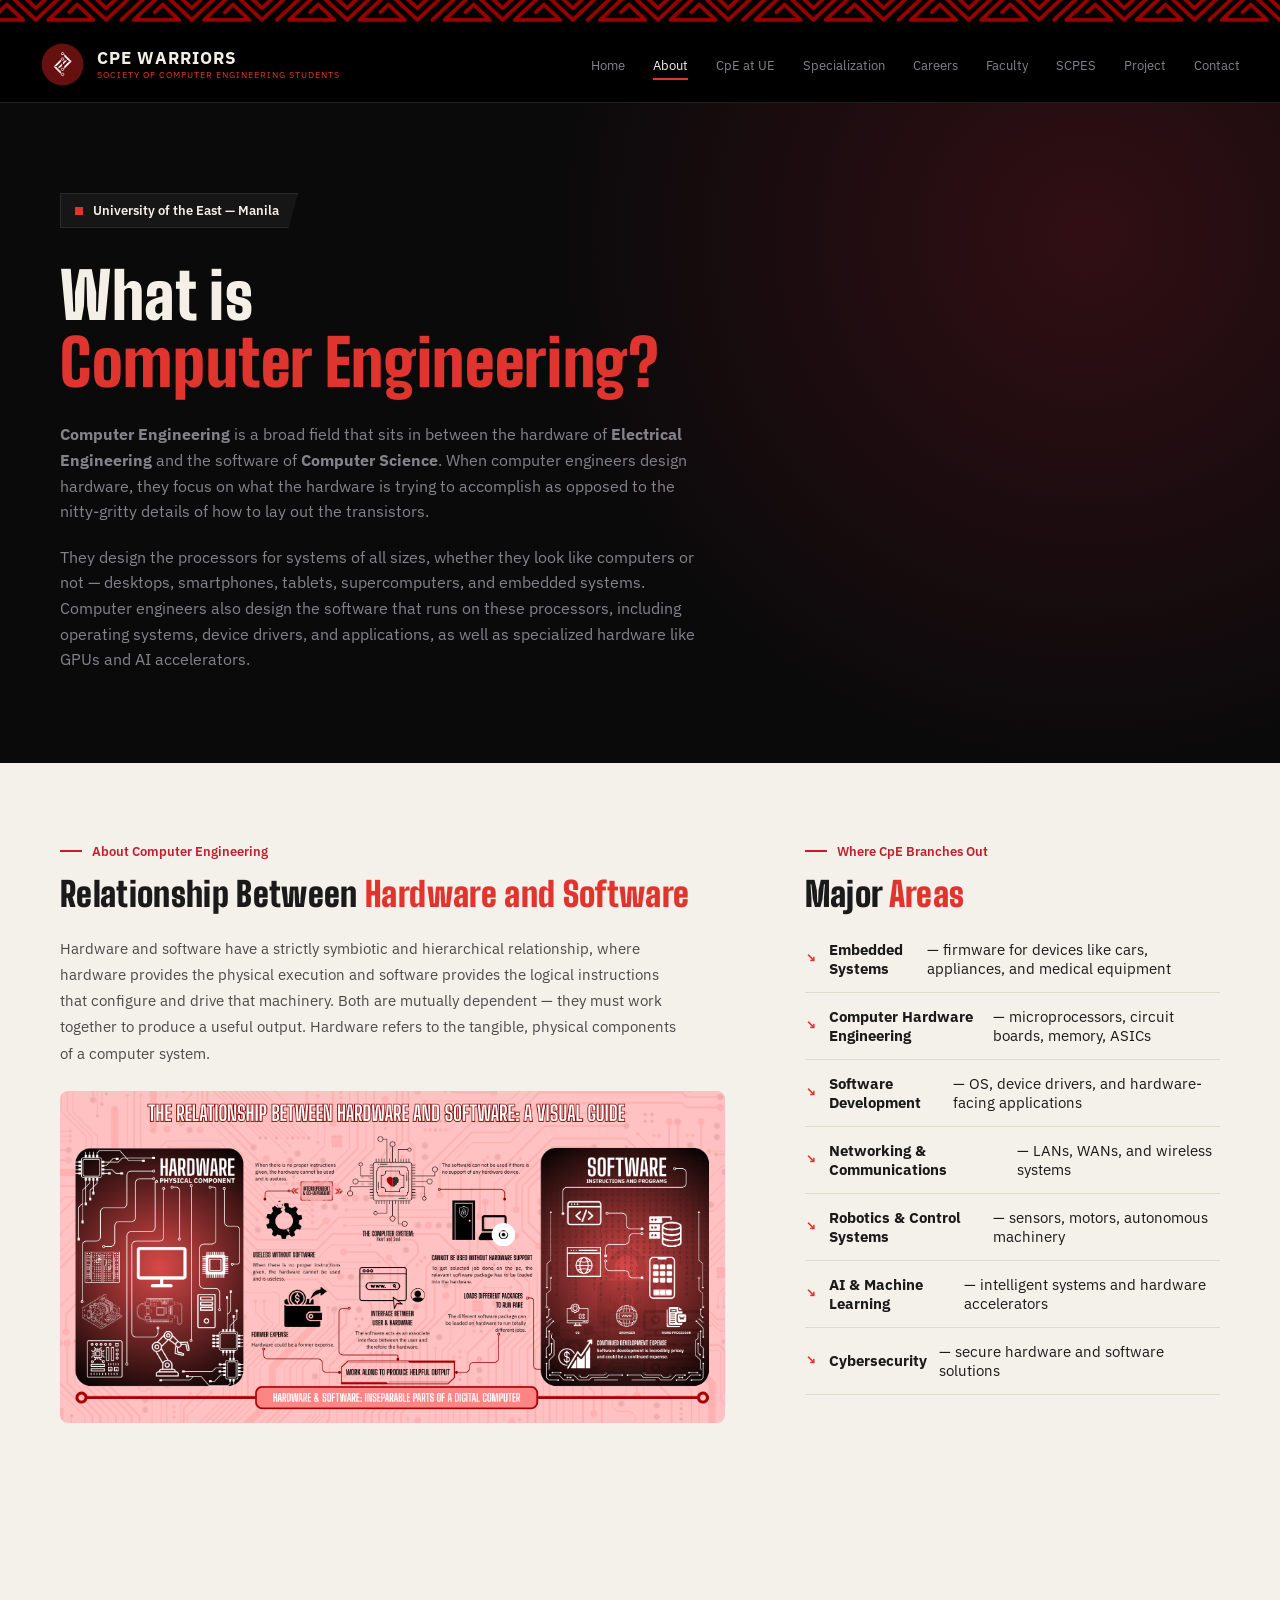
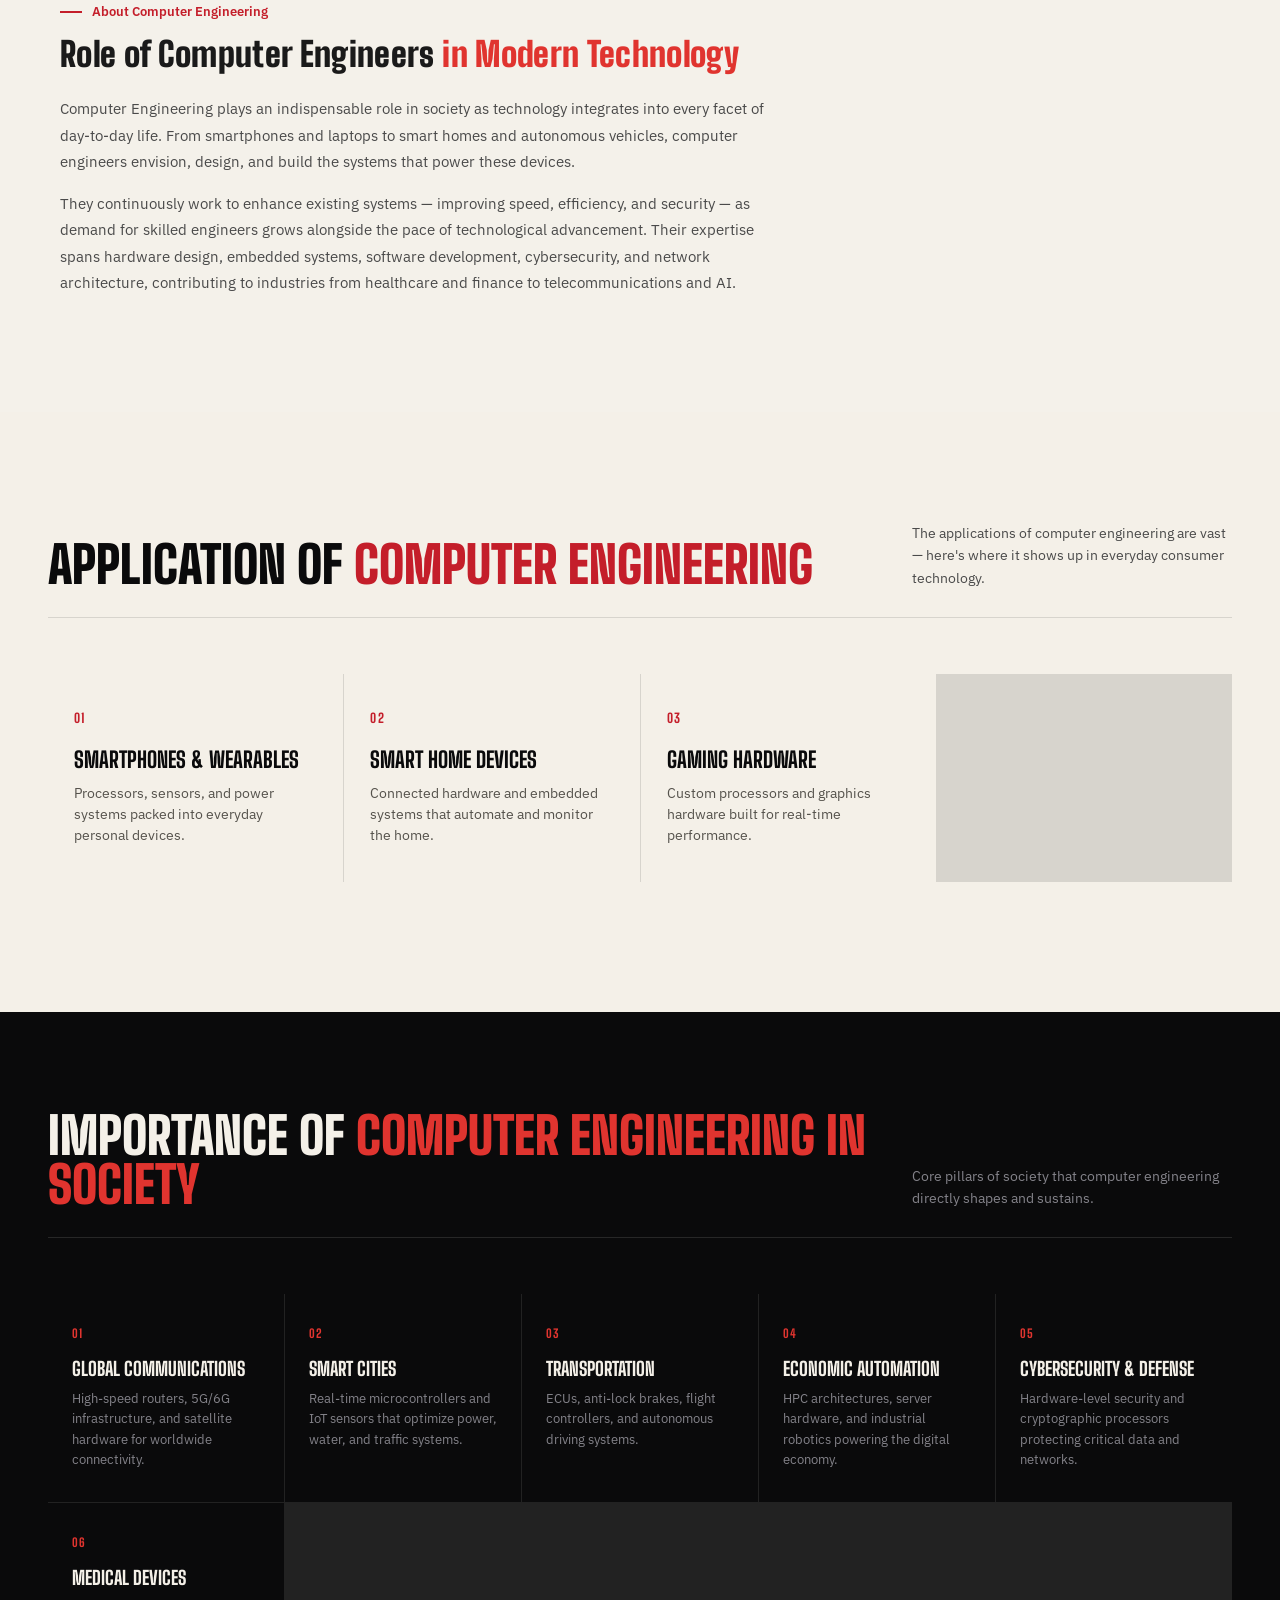
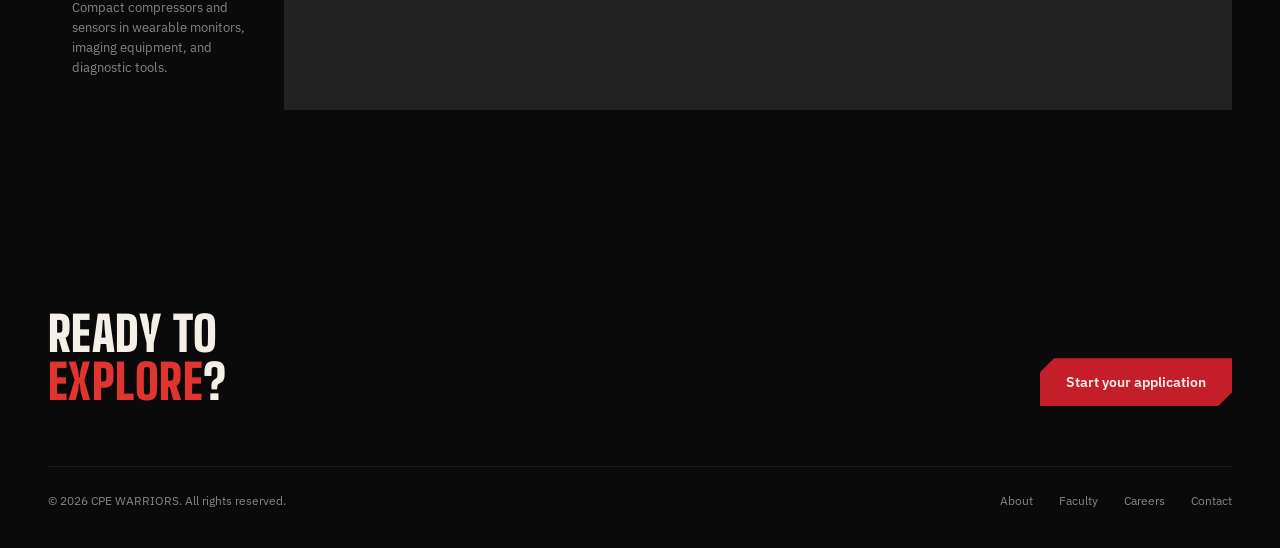
==== about.html @ 2f6307c1 "Added new content" ====
<!DOCTYPE html>
<html lang="en">
<head>
<meta charset="UTF-8">
<meta name="viewport" content="width=device-width, initial-scale=1.0">
<title>CPE Warriors — Society of Computer Engineering Students</title>
<link rel="stylesheet" href="css/style.css">
<link rel="preconnect" href="https://fonts.googleapis.com">
<link href="https://fonts.googleapis.com/css2?family=Big+Shoulders+Display:wght@600;800;900&family=IBM+Plex+Sans:wght@400;500;600&display=swap" rel="stylesheet">
</head>
<body>

<!-- NAVBAR -->
<img src="/assets/navbar/nav-bar_ue.png" alt="" class="zigzag">

<header class="navbar">
  <div class="brand">
    <div class="logo">
      <img src="/assets/logo/scpes_logo.png" alt="">
    </div>
    <div class="brand-text">
      <h1>CPE WARRIORS</h1>
      <p>SOCIETY OF COMPUTER ENGINEERING STUDENTS</p>
    </div>
  </div>
  <nav>
      <ul>
        <li><a href="index.html">Home</a></li>
        <li><a href="about.html" class="active">About</a></li>
        <li><a href="CpeAtUe.html">CpE at UE</a></li>
        <li><a href="specialization.html">Specialization</a></li>
        <li><a href="careers.html">Careers</a></li>
        <li><a href="faculty.html">Faculty</a></li>
        <li><a href="scpes.html">SCPES</a></li>
        <li><a href="projects.html">Project</a></li>
        <li><a href="contact.html">Contact</a></li>
      </ul>
    </nav>
  </header>

<!-- HERO -->
<section class="page-hero">
    <span class="page-hero-badge"><span class="dot"></span>University of the East &mdash; Manila</span>
    <h1 class="page-hero-title display">What is <br><span class="accent">Computer Engineering?</span></h1>
    <p class="page-hero-text">
      <strong>Computer Engineering</strong> is a broad field that sits in between the hardware of <strong>Electrical Engineering</strong> and the software of <strong>Computer Science</strong>. When computer engineers
      design hardware, they focus on what the hardware is trying to accomplish as opposed to the nitty-gritty details of how to lay out the transistors.
    </p>
    <p class="page-hero-text">
      They design the processors for systems of all sizes, whether they look like computers or not — desktops, smartphones, tablets, supercomputers, and embedded systems.
      Computer engineers also design the software that runs on these processors, including operating systems, device drivers, and applications, as well as specialized hardware like GPUs and AI accelerators.
    </p>
</section>

<!-- HARDWARE/SOFTWARE + MAJOR AREAS -->
<section class="program-section">
    <div class="program-col">
        <div class="eyebrow"><span class="line"></span>About Computer Engineering</div>
        <h2 class="display">Relationship Between <span class="accent">Hardware and Software</span></h2>
        <p>
            Hardware and software have a strictly symbiotic and hierarchical relationship, where hardware provides the physical execution
            and software provides the logical instructions that configure and drive that machinery. Both are mutually dependent — they must
            work together to produce a useful output. Hardware refers to the tangible, physical components of a computer system.
        </p>
        <img src="/assets/logo/Diagram.png" alt="Diagram showing the relationship between hardware and software" class="section-image">
    </div>

    <div class="career-col">
        <div class="eyebrow"><span class="line"></span>Where CpE Branches Out</div>
        <h2 class="display">Major <span class="accent">Areas</span></h2>
        <ul class="career-list">
            <li><span class="arrow">→</span> <strong>Embedded Systems</strong> — firmware for devices like cars, appliances, and medical equipment</li>
            <li><span class="arrow">→</span> <strong>Computer Hardware Engineering</strong> — microprocessors, circuit boards, memory, ASICs</li>
            <li><span class="arrow">→</span> <strong>Software Development</strong> — OS, device drivers, and hardware-facing applications</li>
            <li><span class="arrow">→</span> <strong>Networking & Communications</strong> — LANs, WANs, and wireless systems</li>
            <li><span class="arrow">→</span> <strong>Robotics & Control Systems</strong> — sensors, motors, autonomous machinery</li>
            <li><span class="arrow">→</span> <strong>AI & Machine Learning</strong> — intelligent systems and hardware accelerators</li>
            <li><span class="arrow">→</span> <strong>Cybersecurity</strong> — secure hardware and software solutions</li>
        </ul>
    </div>
</section>

<!-- ROLE (PROSE) -->
<section class="program-section single-col">
    <div class="program-col wide">
        <div class="eyebrow"><span class="line"></span>About Computer Engineering</div>
        <h2 class="display">Role of Computer Engineers <span class="accent">in Modern Technology</span></h2>
        <div class="prose-block">
            <p>
                Computer Engineering plays an indispensable role in society as technology integrates into every facet of day-to-day life.
                From smartphones and laptops to smart homes and autonomous vehicles, computer engineers envision, design, and build the systems
                that power these devices.
            </p>
            <p>
                They continuously work to enhance existing systems — improving speed, efficiency, and security — as demand for skilled engineers
                grows alongside the pace of technological advancement. Their expertise spans hardware design, embedded systems, software development,
                cybersecurity, and network architecture, contributing to industries from healthcare and finance to telecommunications and AI.
            </p>
        </div>
    </div>
</section>

<!-- APPLICATIONS — LIGHT PILLAR GRID -->
<section class="pillars">
    <div class="section-head">
        <h2>Application of <span class="accent">Computer Engineering</span></h2>
        <p>The applications of computer engineering are vast — here's where it shows up in everyday consumer technology.</p>
    </div>
    <div class="pillar-grid">
        <div class="pillar-card">
            <span class="pillar-num">01</span>
            <h3>Smartphones & Wearables</h3>
            <p>Processors, sensors, and power systems packed into everyday personal devices.</p>
        </div>
        <div class="pillar-card">
            <span class="pillar-num">02</span>
            <h3>Smart Home Devices</h3>
            <p>Connected hardware and embedded systems that automate and monitor the home.</p>
        </div>
        <div class="pillar-card">
            <span class="pillar-num">03</span>
            <h3>Gaming Hardware</h3>
            <p>Custom processors and graphics hardware built for real-time performance.</p>
        </div>
    </div>
</section>

<!-- IMPORTANCE — DARK EXPLORE GRID -->
<section class="explore-section">
    <div class="section-head">
        <h2>Importance of <span class="accent">Computer Engineering in Society</span></h2>
        <p>Core pillars of society that computer engineering directly shapes and sustains.</p>
    </div>
    <div class="explore-grid">
        <div class="explore-card">
            <span class="num">01</span>
            <h3>Global Communications</h3>
            <p>High-speed routers, 5G/6G infrastructure, and satellite hardware for worldwide connectivity.</p>
        </div>
        <div class="explore-card">
            <span class="num">02</span>
            <h3>Smart Cities</h3>
            <p>Real-time microcontrollers and IoT sensors that optimize power, water, and traffic systems.</p>
        </div>
        <div class="explore-card">
            <span class="num">03</span>
            <h3>Transportation</h3>
            <p>ECUs, anti-lock brakes, flight controllers, and autonomous driving systems.</p>
        </div>
        <div class="explore-card">
            <span class="num">04</span>
            <h3>Economic Automation</h3>
            <p>HPC architectures, server hardware, and industrial robotics powering the digital economy.</p>
        </div>
        <div class="explore-card">
            <span class="num">05</span>
            <h3>Cybersecurity & Defense</h3>
            <p>Hardware-level security and cryptographic processors protecting critical data and networks.</p>
        </div>
        <div class="explore-card">
            <span class="num">06</span>
            <h3>Medical Devices</h3>
            <p>Compact compressors and sensors in wearable monitors, imaging equipment, and diagnostic tools.</p>
        </div>
    
    </div>
</section>

<!-- FOOTER-->
<footer>
  <div class="footer-top">
    <h2 class="display">Ready to<br><span class="accent">explore</span>?</h2>
    <a href="join.html" class="btn-primary">Start your application</a>
  </div>
  <div class="footer-bottom">
    <span>&copy; 2026 CPE WARRIORS. All rights reserved.</span>
    <div class="flinks">
      <a href="about.html">About</a>
      <a href="faculty.html">Faculty</a>
      <a href="careers.html">Careers</a>
      <a href="contact.html">Contact</a>
    </div>
  </div>
</footer>

</body>
</html>
---- css/style.css ----
/* === VARIABLES & RESET === */
:root {
  --black: #0a0a0b;
  --panel: #141416;
  --panel-2: #1c1c1f;
  --red: #c41e2a;
  --red-bright: #e0342f;
  --red-deep: #4a0d12;
  --bone: #f4f0e8;
  --steel: #84838a;
  --line: rgba(244,240,232,0.08);

  /* Aliases for legacy component support */
  --white: var(--bone);
  --gray: var(--steel);
}

* {
  margin: 0;
  padding: 0;
  box-sizing: border-box;
}

html {
  scroll-behavior: smooth;
}

body {
  background: var(--black);
  color: var(--bone);
  font-family: 'IBM Plex Sans', sans-serif;
  overflow-x: hidden;
}

/* Base Typography Helpers */
.display {
  font-family: 'Big Shoulders Display', sans-serif;
  font-weight: 900;
  letter-spacing: 0.01em;
}

.eyebrow {
  display: flex;
  align-items: center;
  gap: 10px;
  color: var(--red);
  font-size: 13px;
  font-weight: 600;
  margin-bottom: 14px;
}

.eyebrow .line {
  width: 22px;
  height: 2px;
  background: var(--red);
  display: inline-block;
}

/* Decorative Band */
.zigzag {
  width: 100%;
  height: 25px;
  object-fit: cover;
  display: block;
}


/* === NAVBAR === */
.navbar {
  display: flex;
  align-items: center;
  justify-content: space-between;
  background: #000;
  padding: 14px 40px;
  border-bottom: 1px solid #1f1f1f;
}

.navbar .brand {
  display: flex;
  align-items: center;
  gap: 12px;
}

.navbar .logo img {
  width: 100%;
  height: 45px;
  object-fit: cover;
  position: relative;
  top: 3px;
}

.navbar .brand-text h1 {
  font-size: 17px;
  letter-spacing: 1px;
  color: var(--white);
}

.navbar .brand-text p {
  font-size: 9px;
  letter-spacing: 1px;
  color: var(--red-bright);
}

.navbar nav ul {
  display: flex;
  list-style: none;
  gap: 28px;
}

.navbar nav ul li a {
  color: var(--gray);
  text-decoration: none;
  font-size: 13px;
  padding-bottom: 6px;
  position: relative;
  transition: color 0.2s ease;
}

.navbar nav ul li a:hover,
.navbar nav ul li a.active {
  color: var(--white);
}

.navbar nav ul li a.active::after {
  content: "";
  position: absolute;
  left: 0;
  bottom: 0;
  width: 100%;
  height: 2px;
  background: var(--red-bright);
}


/* === HERO SECTIONS === */
/* Main Home Hero */
.hero {
  position: relative;
  display: grid;
  grid-template-columns: 1.15fr 0.85fr;
  align-items: center;
  min-height: 890px;
  padding: 140px 60px 0 60px;
  overflow: hidden;
  background: linear-gradient(to bottom, var(--red-deep) 0%, var(--black) 65%);
}

.hero::before {
  content: "";
  position: absolute;
  inset: 0;
  background: radial-gradient(ellipse 900px 500px at 15% 20%, rgba(196,30,42,0.12), transparent 60%);
  pointer-events: none;
}

.hero-copy {
  position: relative;
  z-index: 2;
  margin-top: -400px;
}

.tag-chip {
  display: inline-flex;
  align-items: center;
  gap: 8px;
  padding: 7px 14px 7px 10px;
  background: var(--panel-2);
  border: 1px solid var(--line);
  clip-path: polygon(0 0, calc(100% - 9px) 0, 100% 100%, 9px 100%);
  font-size: 12px;
  font-weight: 500;
  color: var(--bone);
  margin-bottom: 28px;
}

.tag-chip .dot {
  width: 6px;
  height: 6px;
  background: var(--red-bright);
}

h1.headline {
  font-family: 'Big Shoulders Display', sans-serif;
  font-weight: 900;
  font-size: clamp(48px, 6.2vw, 84px);
  line-height: 0.94;
  text-transform: uppercase;
  color: var(--bone);
}

h1.headline .accent {
  color: var(--red-bright);
}

.hero-sub {
  max-width: 430px;
  margin-top: 26px;
  color: var(--steel);
  font-size: 15.5px;
  line-height: 1.65;
}

.hero-actions {
  display: flex;
  align-items: center;
  gap: 28px;
  margin-top: 38px;
}

.hero-emblem {
  position: relative;
  z-index: 2;
  display: flex;
  align-items: center;
  justify-content: center;
  margin-top: -200px;
  height: 100%;
}

.hero-logo-img {
  width: min(90%, 500px);
  height: auto;
  object-fit: contain;
  filter: drop-shadow(0 0 60px rgba(244,240,232,0.35));
}

/* Tribal Band */
.tribal-band {
  position: relative;
  width: 100%;
  height: 60px;
  background: var(--bone);
  overflow: hidden;
}

.tribal-img {
  width: 100%;
  height: 100%;
  object-fit: cover;
  display: block;
}

.tribal-fade {
  position: absolute;
  top: 0;
  left: 0;
  right: 0;
  height: 30px;
  background: linear-gradient(to bottom, var(--black), transparent);
  pointer-events: none;
}

/* Interior Page Hero */
.page-hero {
  position: relative;
  padding: 90px 60px 70px;
  background: radial-gradient(circle at 85% 20%, rgba(226,35,58,0.18), transparent 45%), var(--black);
  overflow: hidden;
}

.page-hero-badge {
  display: inline-flex;
  align-items: center;
  gap: 10px;
  background: #161616;
  border: 1px solid #2a2a2a;
  padding: 8px 18px 8px 14px;
  font-size: 13px;
  font-weight: 600;
  color: var(--white);
  clip-path: polygon(0 0, 100% 0, 96% 100%, 0% 100%);
  margin-bottom: 34px;
}

.page-hero-badge .dot {
  width: 8px;
  height: 8px;
  background: var(--red-bright);
}

.page-hero-title {
  font-size: 64px;
  line-height: 1.05;
  color: var(--white);
  margin-bottom: 26px;
  max-width: 900px;
}

.page-hero-title .accent {
  color: var(--red-bright);
}

.page-hero-text {
  max-width: 640px;
  font-size: 16px;
  line-height: 1.6;
  color: var(--gray);
  margin-bottom: 1.25rem;
}


/* === BUTTONS === */
.btn {
  padding: 13px 26px;
  font-size: 14px;
  border-radius: 4px;
  text-decoration: none;
  font-weight: 600;
  transition: transform 0.15s ease, background 0.2s ease;
}

.btn-primary {
  display: inline-flex;
  align-items: center;
  gap: 10px;
  background: var(--red);
  color: var(--bone);
  font-size: 14px;
  font-weight: 600;
  padding: 15px 26px;
  text-decoration: none;
  clip-path: polygon(14px 0, 100% 0, 100% calc(100% - 14px), calc(100% - 14px) 100%, 0 100%, 0 14px);
  transition: transform .18s ease, background .18s ease;
}

.btn-primary:hover {
  background: var(--red-bright);
  transform: translateX(3px);
}

.btn-secondary {
  color: var(--bone);
  text-decoration: none;
  font-size: 13.5px;
  font-weight: 500;
  border-bottom: 1px solid var(--steel);
  padding-bottom: 3px;
  transition: border-color .2s ease, color .2s ease;
}

.btn-secondary:hover {
  border-color: var(--red-bright);
  color: var(--red-bright);
}

.btn-outline {
  border: 1px solid rgba(255,255,255,0.3);
  color: var(--white);
  background: transparent;
}

.btn-outline:hover {
  border-color: var(--red-bright);
  color: var(--red-bright);
}

.btn-outline-text {
  color: var(--white);
  text-decoration: underline;
  font-size: 14px;
  font-weight: 600;
  align-self: center;
}


   /* === CONTENT & PROGRAM SECTIONS === */
.program-section {
  background: #f4f1ea;
  color: #1a1a1a;
  display: grid;
  grid-template-columns: 1.6fr 1fr;
  gap: 80px;
  padding: 80px 60px 100px;
}

.program-col h2,
.career-col h2 {
  font-size: 34px;
  color: #1a1a1a;
  margin-bottom: 22px;
}

.program-col h2 .accent,
.career-col h2 .accent {
  color: var(--red-bright);
}

.program-col p {
  font-size: 15px;
  line-height: 1.75;
  color: #4a4a4a;
  max-width: 620px;
}

.program-col ul li {
  margin-bottom: 1rem;
}

.program-col ul ul {
  margin-left: 1.5rem;
  margin-top: 0.5rem;
}

.program-col ul ul li {
  margin-bottom: 0.5rem;
}

.career-list {
  list-style: none;
}

.career-list li a {
  color: inherit;
  text-decoration: none;
  transition: color .15s ease;
}
.career-list li a:hover {
  color: var(--red-bright);
  text-decoration: underline;
}

.career-list li {
  display: flex;
  align-items: center;
  gap: 12px;
  font-size: 15px;
  color: #1a1a1a;
  padding: 14px 0;
  border-bottom: 1px solid #e1dbcb;
}

.career-list li:first-child {
  padding-top: 4px;
}

.career-list .arrow {
  color: var(--red-bright);
  font-weight: 700;
  font-size: 13px;
  transform: rotate(45deg);
  display: inline-block;
}

.section-image {
  display: block;
  max-width: 100%;
  height: auto;
  margin-top: 1.5rem;
  border-radius: 8px;
}


/* === PILLARS & SPECIALIZATION === */
.pillars {
  background: var(--bone);
  color: var(--black);
  padding: 110px 48px 130px 48px;
}

.section-head {
  display: flex;
  justify-content: space-between;
  align-items: flex-end;
  gap: 40px;
  max-width: 1240px;
  margin: 0 auto 56px auto;
  border-bottom: 1px solid rgba(10,10,11,0.12);
  padding-bottom: 28px;
}

.section-head h2 {
  font-family: 'Big Shoulders Display', sans-serif;
  font-weight: 900;
  font-size: clamp(34px, 4vw, 52px);
  text-transform: uppercase;
  line-height: 0.95;
}

.section-head h2 .accent {
  color: var(--red);
}

.section-head p {
  max-width: 320px;
  font-size: 14px;
  color: #4a4a4a;
  line-height: 1.6;
}

.explore-section .section-head {
  border-bottom: 1px solid rgba(244,240,232,0.12);
}

.explore-section .section-head h2 .accent {
  color: var(--red-bright);
}

.explore-section .section-head p {
  color: var(--steel);
}

.pillar-grid {
  max-width: 1240px;
  margin: 0 auto;
  display: grid;
  grid-template-columns: repeat(4, 1fr);
  gap: 1px;
  background: rgba(10,10,11,0.12);
}

.pillar-card {
  background: var(--bone);
  padding: 36px 26px;
  position: relative;
  transition: background .25s ease;
  cursor: pointer;
}

.pillar-card:hover {
  background: #eae5da;
}

.pillar-card:focus-visible {
  outline: 2px solid var(--red);
  outline-offset: -2px;
}

.pillar-num {
  font-family: 'Big Shoulders Display', sans-serif;
  font-weight: 800;
  font-size: 13px;
  letter-spacing: 0.1em;
  color: var(--red);
  margin-bottom: 22px;
  display: block;
}

.pillar-card h3 {
  font-family: 'Big Shoulders Display', sans-serif;
  font-weight: 800;
  font-size: 22px;
  text-transform: uppercase;
  margin-bottom: 12px;
  line-height: 1.05;
}

.pillar-card p {
  font-size: 13.5px;
  color: #55524c;
  line-height: 1.55;
}


   /* === FOOTER === */
footer {
  background: var(--black);
  padding: 80px 48px 40px 48px;
  position: relative;
  overflow: hidden;
}

.footer-top {
  display: flex;
  justify-content: space-between;
  align-items: flex-end;
  max-width: 1240px;
  margin: 0 auto 60px auto;
  flex-wrap: wrap;
  gap: 30px;
  position: relative;
  z-index: 2;
}

.footer-top h2 {
  font-family: 'Big Shoulders Display', sans-serif;
  font-weight: 900;
  font-size: clamp(30px, 4vw, 48px);
  text-transform: uppercase;
  line-height: 1;
  max-width: 560px;
}

.footer-top h2 .accent {
  color: var(--red-bright);
}

.footer-bottom {
  max-width: 1240px;
  margin: 0 auto;
  display: flex;
  justify-content: space-between;
  align-items: center;
  padding-top: 26px;
  border-top: 1px solid var(--line);
  font-size: 12px;
  color: var(--steel);
  position: relative;
  z-index: 2;
}

.footer-bottom .flinks {
  display: flex;
  gap: 26px;
}

.footer-bottom a {
  color: var(--steel);
  text-decoration: none;
}

.footer-bottom a:hover {
  color: var(--bone);
}



/* === HOME: INTRO + HIGHLIGHTS === */
.intro-section {
  background: var(--bone);
  color: var(--black);
  padding: 90px 48px 70px 48px;
}

.intro-wrap {
  max-width: 1240px;
  margin: 0 auto;
  display: grid;
  grid-template-columns: 1fr 1fr;
  gap: 60px;
  align-items: start;
}

.intro-wrap h2 {
  font-size: clamp(28px, 3.4vw, 42px);
  text-transform: uppercase;
  line-height: 1.05;
  margin-bottom: 18px;
}

.intro-wrap h2 .accent {
  color: var(--red);
}

.intro-wrap p {
  font-size: 15px;
  line-height: 1.75;
  color: #4a4a4a;
  max-width: 520px;
}

.highlight-row {
  display: grid;
  grid-template-columns: repeat(3, 1fr);
  gap: 1px;
  background: rgba(10,10,11,0.12);
  margin-top: 8px;
}

.highlight-stat {
  background: var(--bone);
  padding: 24px 22px;
}

.highlight-stat .num {
  font-family: 'Big Shoulders Display', sans-serif;
  font-weight: 900;
  font-size: 32px;
  color: var(--red);
  display: block;
}

.highlight-stat .label {
  font-size: 12px;
  color: #55524c;
  margin-top: 6px;
  line-height: 1.4;
}

/* === HOME: FEATURED / NAVIGATION SECTIONS === */
.explore-section {
  background: var(--black);
  color: var(--bone);
  padding: 100px 48px 120px 48px;
}

.explore-grid {
  max-width: 1240px;
  margin: 0 auto;
  display: grid;
  grid-template-columns: repeat(auto-fit, minmax(220px, 1fr));
  gap: 1px;
  background: rgba(244,240,232,0.1);
}

.explore-card {
  background: var(--black);
  padding: 32px 24px;
  text-decoration: none;
  color: var(--bone);
  display: block;
  transition: background .2s ease;
  cursor: pointer;
}

.explore-card:hover {
  background: var(--panel);
}

.explore-card:focus-visible {
  outline: 2px solid var(--red-bright);
  outline-offset: -2px;
}

.explore-card .num {
  font-family: 'Big Shoulders Display', sans-serif;
  font-weight: 800;
  font-size: 12px;
  letter-spacing: 0.1em;
  color: var(--red-bright);
  display: block;
  margin-bottom: 18px;
}

.explore-card h3 {
  font-family: 'Big Shoulders Display', sans-serif;
  font-weight: 800;
  font-size: 19px;
  text-transform: uppercase;
  margin-bottom: 10px;
  line-height: 1.05;
}

.explore-card p {
  font-size: 13px;
  color: var(--steel);
  line-height: 1.55;
}

/* === HOME: CTA BAND === */
.cta-band {
  background: var(--red);
  color: var(--bone);
  padding: 64px 48px;
  display: flex;
  align-items: center;
  justify-content: space-between;
  flex-wrap: wrap;
  gap: 24px;
}

.cta-band h2 {
  font-size: clamp(24px, 3vw, 36px);
  text-transform: uppercase;
  line-height: 1.05;
}

.cta-band .cta-actions {
  display: flex;
  gap: 16px;
  flex-wrap: wrap;
}

.cta-band .btn-light {
  background: var(--bone);
  color: var(--black);
  font-size: 14px;
  font-weight: 600;
  padding: 15px 26px;
  text-decoration: none;
  transition: background .18s ease;
}

.cta-band .btn-light:hover {
  background: var(--black);
  color: var(--bone);
}

.cta-band .btn-outline {
  border: 1px solid var(--bone);
  color: var(--bone);
  font-size: 14px;
  font-weight: 600;
  padding: 14px 25px;
  text-decoration: none;
  transition: background .18s ease, color .18s ease;
}

.cta-band .btn-outline:hover {
  background: var(--bone);
  color: var(--red);
}

/* === ABOUT PAGE ADDITIONS === */
.prose-block p {
  margin-bottom: 1rem;
  font-size: 15px;
  line-height: 1.75;
  color: #4a4a4a;
  max-width: 720px;
}

.program-section.single-col {
  grid-template-columns: 1fr;
}

.program-col.wide {
  max-width: 900px;
}

.career-col h2 {
  margin-bottom: 22px;
}

.career-list li strong {
  color: #1a1a1a;
}

@media (max-width: 880px) {
  .program-section {
    grid-template-columns: 1fr;
    gap: 40px;
  }

  .pillar-grid {
    grid-template-columns: 1fr;
  }
}

/* === SCPES === */

.page-hero-image {
  position: absolute;
  bottom: 0;
  right: 40px;
  width: 800px;
  height: auto;
  border-radius: 8px 8px 0 0;
  z-index: 1;
}

.exec-image {
  width: 110px;
  height: 110px;
  object-fit: cover;
  border-radius: 50%;
  margin: 0 auto 16px;
  display: block;
}

/* === FACULTY === */
.adviser-block {
  max-width: 900px;
  margin: 0 auto;
  text-align: center;
}

.adviser-block .eyebrow {
  justify-content: center;
}

.adviser-block .faculty-image {
  display: block;
  margin: 0 auto 20px;
}

.adviser-block .career-list li {
  justify-content: center;
  flex-wrap: wrap;
  border-bottom: none;
}

.faculty-image {
  width: 300px;
  height: 300px;
  object-fit: cover;
  border-radius: 50%;
  margin-right: 12px;
  display:block; margin: 0 auto 12px;
}

/* === MEDIA QUERIES === */

@media (max-width: 880px) {
  .navbar {
    flex-direction: column;
    gap: 14px;
  }

  .navbar nav ul {
    flex-wrap: wrap;
    justify-content: center;
    gap: 16px;
  }

  .hero {
    grid-template-columns: 1fr;
    padding: 60px 24px 40px 24px;
    text-align: center;
  }

  .hero-copy {
    margin: 0 auto;
  }

  .hero-actions {
    justify-content: center;
  }

  .hero-emblem {
    margin-top: 50px;
  }

  .tribal-band {
    height: 130px;
  }

  .pillar-grid {
    grid-template-columns: repeat(2, 1fr);
  }

  .pillars {
    padding: 70px 20px 90px 20px;
  }

  footer {
    padding: 60px 20px 30px 20px;
  }

  .intro-section {
    padding: 60px 20px 50px 20px;
  }

  .intro-wrap {
    grid-template-columns: 1fr;
    gap: 34px;
  }

  .highlight-row {
    grid-template-columns: 1fr;
  }

  .explore-section {
    padding: 60px 20px 80px 20px;
  }

  .explore-grid {
    grid-template-columns: repeat(2, 1fr);
  }

  .cta-band {
    flex-direction: column;
    text-align: center;
    padding: 48px 20px;
  }

  .cta-band .cta-actions {
    justify-content: center;
  }
}

/* === EVENT / PROJECT MODAL (scrollable list) === */
.event-modal-overlay {
  display: none;
  position: fixed;
  inset: 0;
  background: rgba(10,10,11,0.65);
  backdrop-filter: blur(10px);
  -webkit-backdrop-filter: blur(10px);
  z-index: 999;
  align-items: center;
  justify-content: center;
  padding: 24px;
}
.event-modal-overlay.active { display: flex; }

.event-modal {
  background: var(--panel);
  border: 1px solid var(--line);
  border-radius: 12px;
  max-width: 680px;
  width: 100%;
  max-height: 86vh;
  position: relative;
  display: flex;
  flex-direction: column;
}

.event-modal-close {
  position: absolute;
  top: 14px;
  right: 14px;
  width: 36px;
  height: 36px;
  border: none;
  border-radius: 50%;
  background: rgba(244,240,232,0.1);
  color: var(--bone);
  font-size: 22px;
  line-height: 1;
  cursor: pointer;
  z-index: 2;
}
.event-modal-close:hover { background: var(--red-bright); }

.event-modal-header {
  padding: 26px 56px 20px 30px;
  border-bottom: 1px solid var(--line);
  flex-shrink: 0;
}

.event-modal-header h2 {
  font-family: 'Big Shoulders Display', sans-serif;
  font-weight: 900;
  font-size: 24px;
  text-transform: uppercase;
  color: var(--bone);
}

.event-modal-scroll {
  overflow-y: auto;
  padding: 24px 30px 30px 30px;
  display: flex;
  flex-direction: column;
  gap: 30px;
}

.event-entry:not(:first-child) {
  padding-top: 26px;
  border-top: 1px solid var(--line);
}

.event-entry-title-img {
  width: 100%;
  height: 200px;
  object-fit: cover;
  display: block;
  border-radius: 10px;
  background: var(--panel-2);
  margin-bottom: 16px;
}

.event-entry h3 {
  font-family: 'Big Shoulders Display', sans-serif;
  font-weight: 800;
  font-size: 21px;
  text-transform: uppercase;
  color: var(--bone);
  margin-bottom: 4px;
}

.event-entry-date {
  color: var(--red-bright);
  font-size: 12px;
  letter-spacing: 0.05em;
  text-transform: uppercase;
  margin-bottom: 12px;
}

.event-entry-caption {
  color: var(--steel);
  font-size: 14px;
  line-height: 1.6;
  margin-bottom: 16px;
}

.event-entry-gallery {
  display: grid;
  grid-template-columns: repeat(3, 1fr);
  gap: 8px;
}

.event-entry-gallery img {
  width: 100%;
  height: 90px;
  object-fit: cover;
  border-radius: 6px;
  cursor: pointer;
  transition: opacity .15s ease;
}

.event-entry-gallery img:hover {
  opacity: 0.85;
}

/* === IMAGE LIGHTBOX === */
.image-lightbox-overlay {
  display: none;
  position: fixed;
  inset: 0;
  background: rgba(0,0,0,0.85);
  backdrop-filter: blur(6px);
  -webkit-backdrop-filter: blur(6px);
  z-index: 1100;
  align-items: center;
  justify-content: center;
  padding: 40px;
}
.image-lightbox-overlay.active { display: flex; }

.image-lightbox-img {
  max-width: 100%;
  max-height: 100%;
  object-fit: contain;
  border-radius: 8px;
}

.image-lightbox-close {
  position: absolute;
  top: 20px;
  right: 24px;
  width: 42px;
  height: 42px;
  border: none;
  border-radius: 50%;
  background: rgba(244,240,232,0.15);
  color: var(--bone);
  font-size: 26px;
  line-height: 1;
  cursor: pointer;
  z-index: 1101;
}
.image-lightbox-close:hover { background: var(--red-bright); }

/* === CAREERS / SPECIALIZATION ACCORDION === */
.career-accordion {
  max-width: 860px;
  margin-top: 30px;
}

.career-accordion .accordion-item {
  background: var(--bone);
  border: none;
  border-bottom: 1px solid rgba(10,10,11,0.12);
  border-radius: 0 !important;
}

.career-accordion .accordion-item:last-child {
  border-bottom: none;
}

.career-accordion .accordion-button {
  background: transparent;
  color: var(--black);
  font-family: 'Big Shoulders Display', sans-serif;
  font-weight: 800;
  font-size: 17px;
  text-transform: uppercase;
  letter-spacing: 0.01em;
  padding: 22px 4px;
  box-shadow: none !important;
}

.career-accordion .accordion-button:not(.collapsed) {
  background: transparent;
  color: var(--red);
}

.career-accordion .accordion-button:focus {
  box-shadow: none;
  border-color: transparent;
}

.career-accordion .accordion-button::after {
  filter: invert(21%) sepia(90%) saturate(2500%) hue-rotate(345deg) brightness(0.9);
}

.career-num {
  color: var(--red);
  font-size: 13px;
  letter-spacing: 0.1em;
  margin-right: 12px;
}

.career-accordion .accordion-button:not(.collapsed) .career-num {
  color: var(--red-bright);
}

.career-accordion .accordion-body {
  padding: 0 4px 26px 4px;
  color: #4a4a4a;
  font-size: 14.5px;
  line-height: 1.75;
}

.career-accordion .accordion-body p {
  margin-bottom: 10px;
}

.career-accordion .accordion-body p:last-child {
  margin-bottom: 0;
}

.career-accordion .accordion-body strong {
  color: #1a1a1a;
}
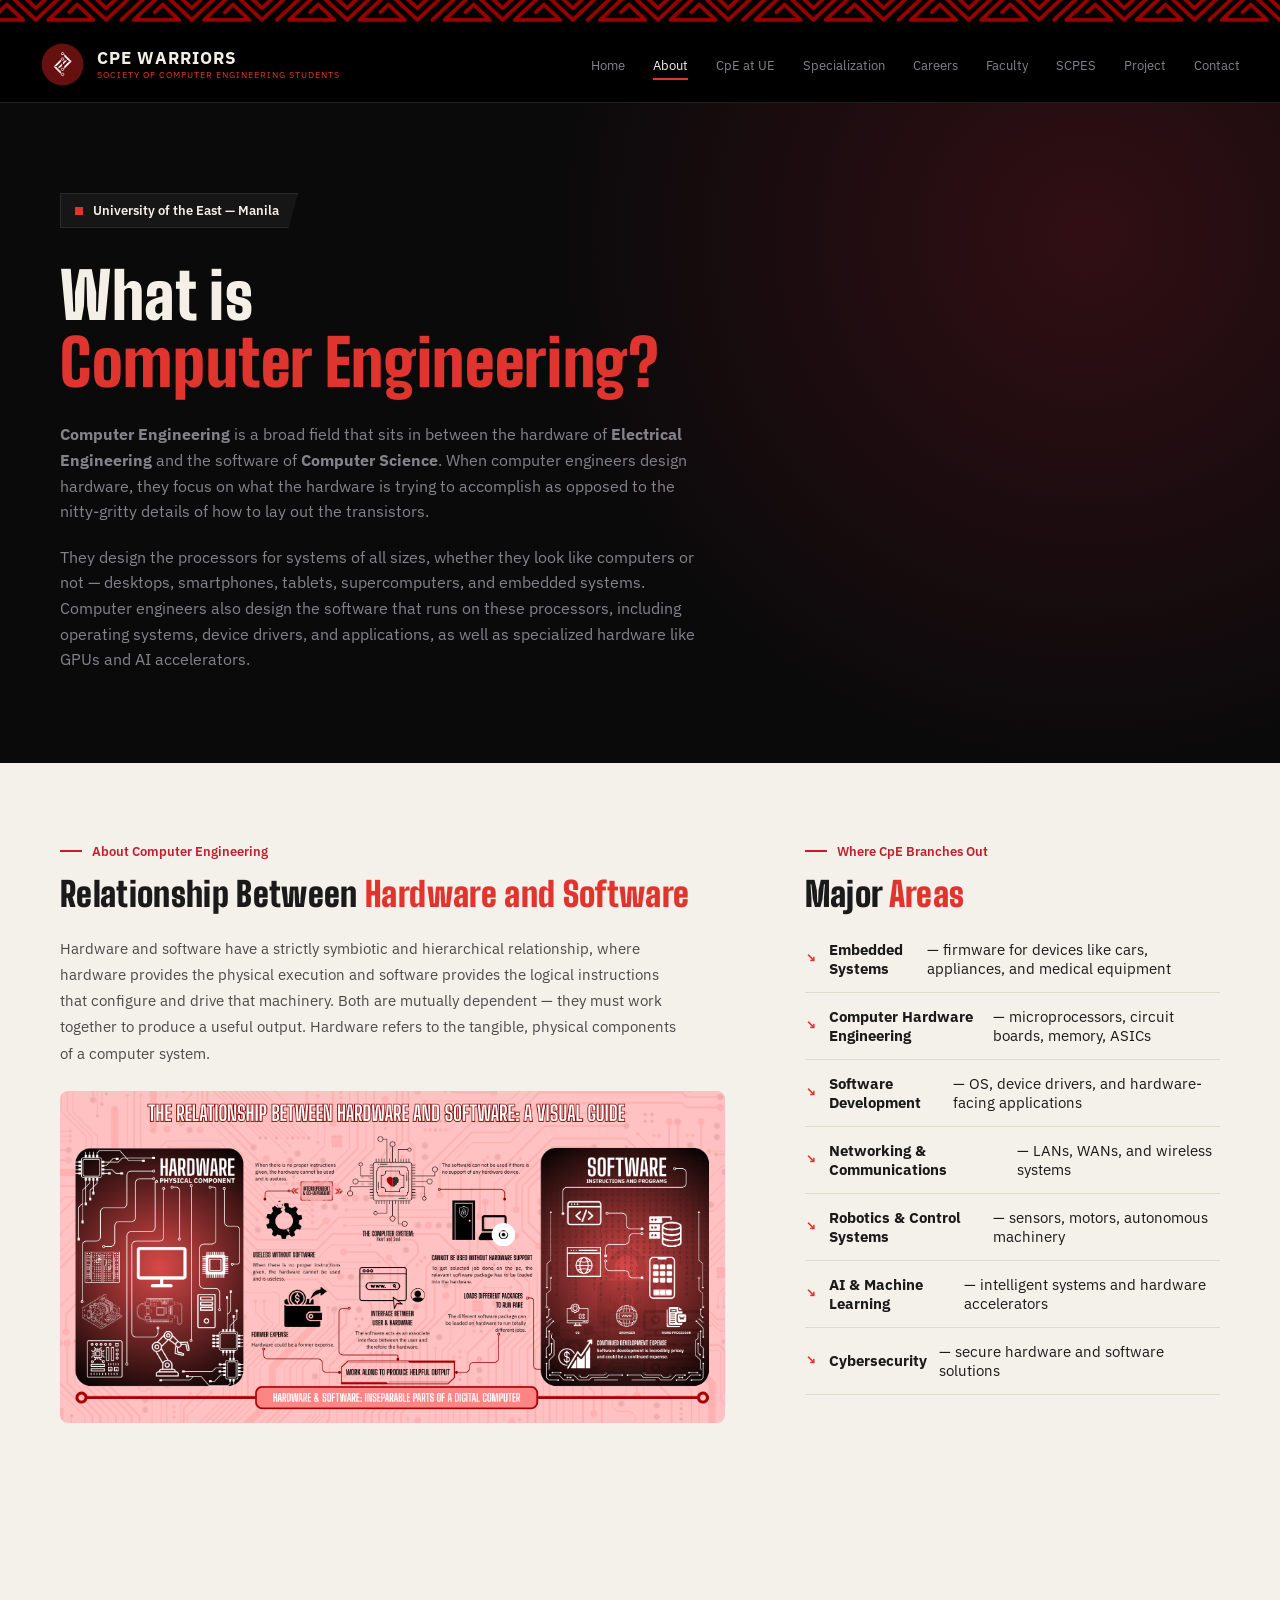
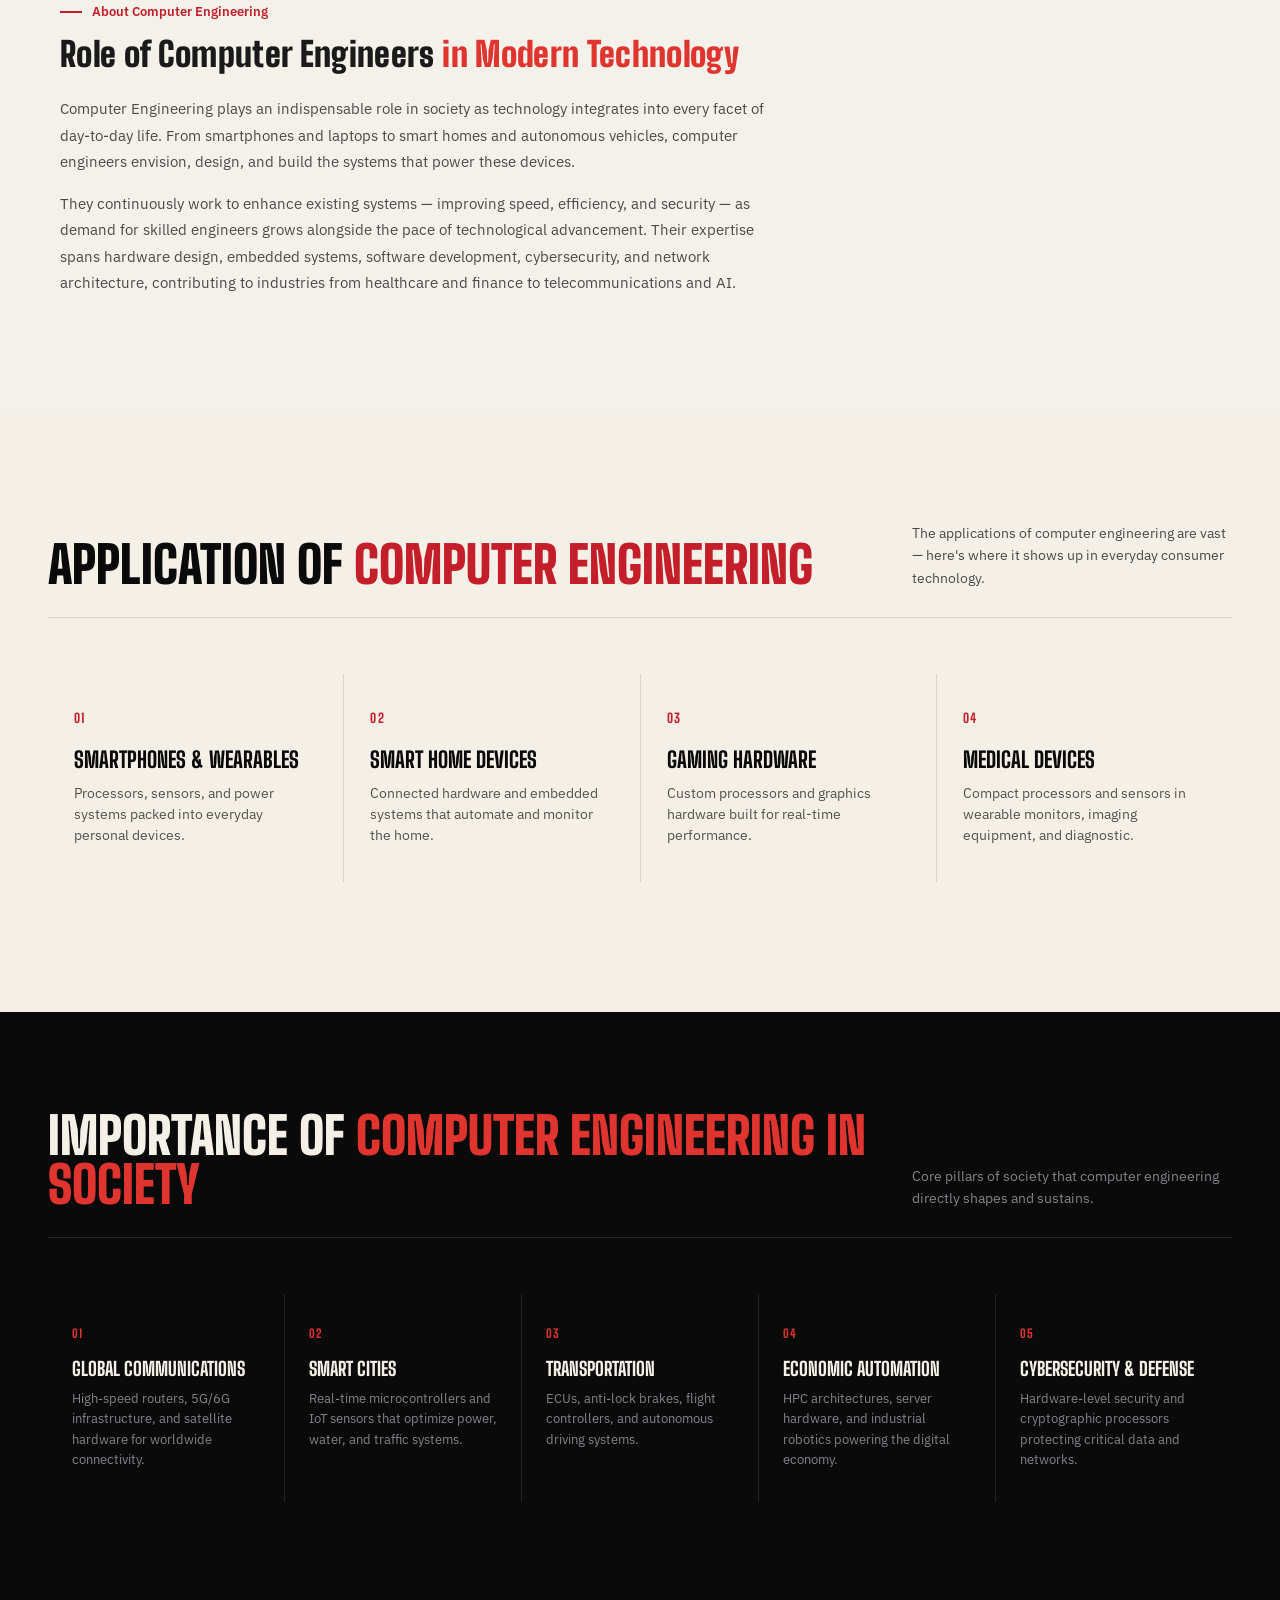
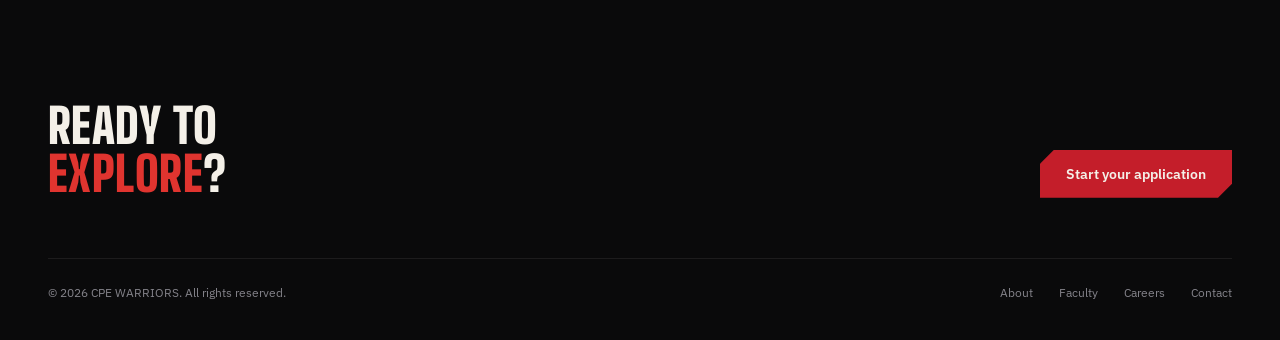
==== commit e5789d0b: "Done editing" ====
--- a/about.html
+++ b/about.html
@@ -122,6 +122,12 @@
             <h3>Gaming Hardware</h3>
             <p>Custom processors and graphics hardware built for real-time performance.</p>
         </div>
+        <div class="pillar-card">
+            <span class="pillar-num">04</span>
+            <h3>Medical Devices</h3>
+            <p>Compact processors and sensors in wearable monitors, imaging equipment, and diagnostic.</p>
+        </div>
+    
     </div>
 </section>
 
@@ -157,12 +163,6 @@
             <h3>Cybersecurity & Defense</h3>
             <p>Hardware-level security and cryptographic processors protecting critical data and networks.</p>
         </div>
-        <div class="explore-card">
-            <span class="num">06</span>
-            <h3>Medical Devices</h3>
-            <p>Compact compressors and sensors in wearable monitors, imaging equipment, and diagnostic tools.</p>
-        </div>
-    
     </div>
 </section>
 
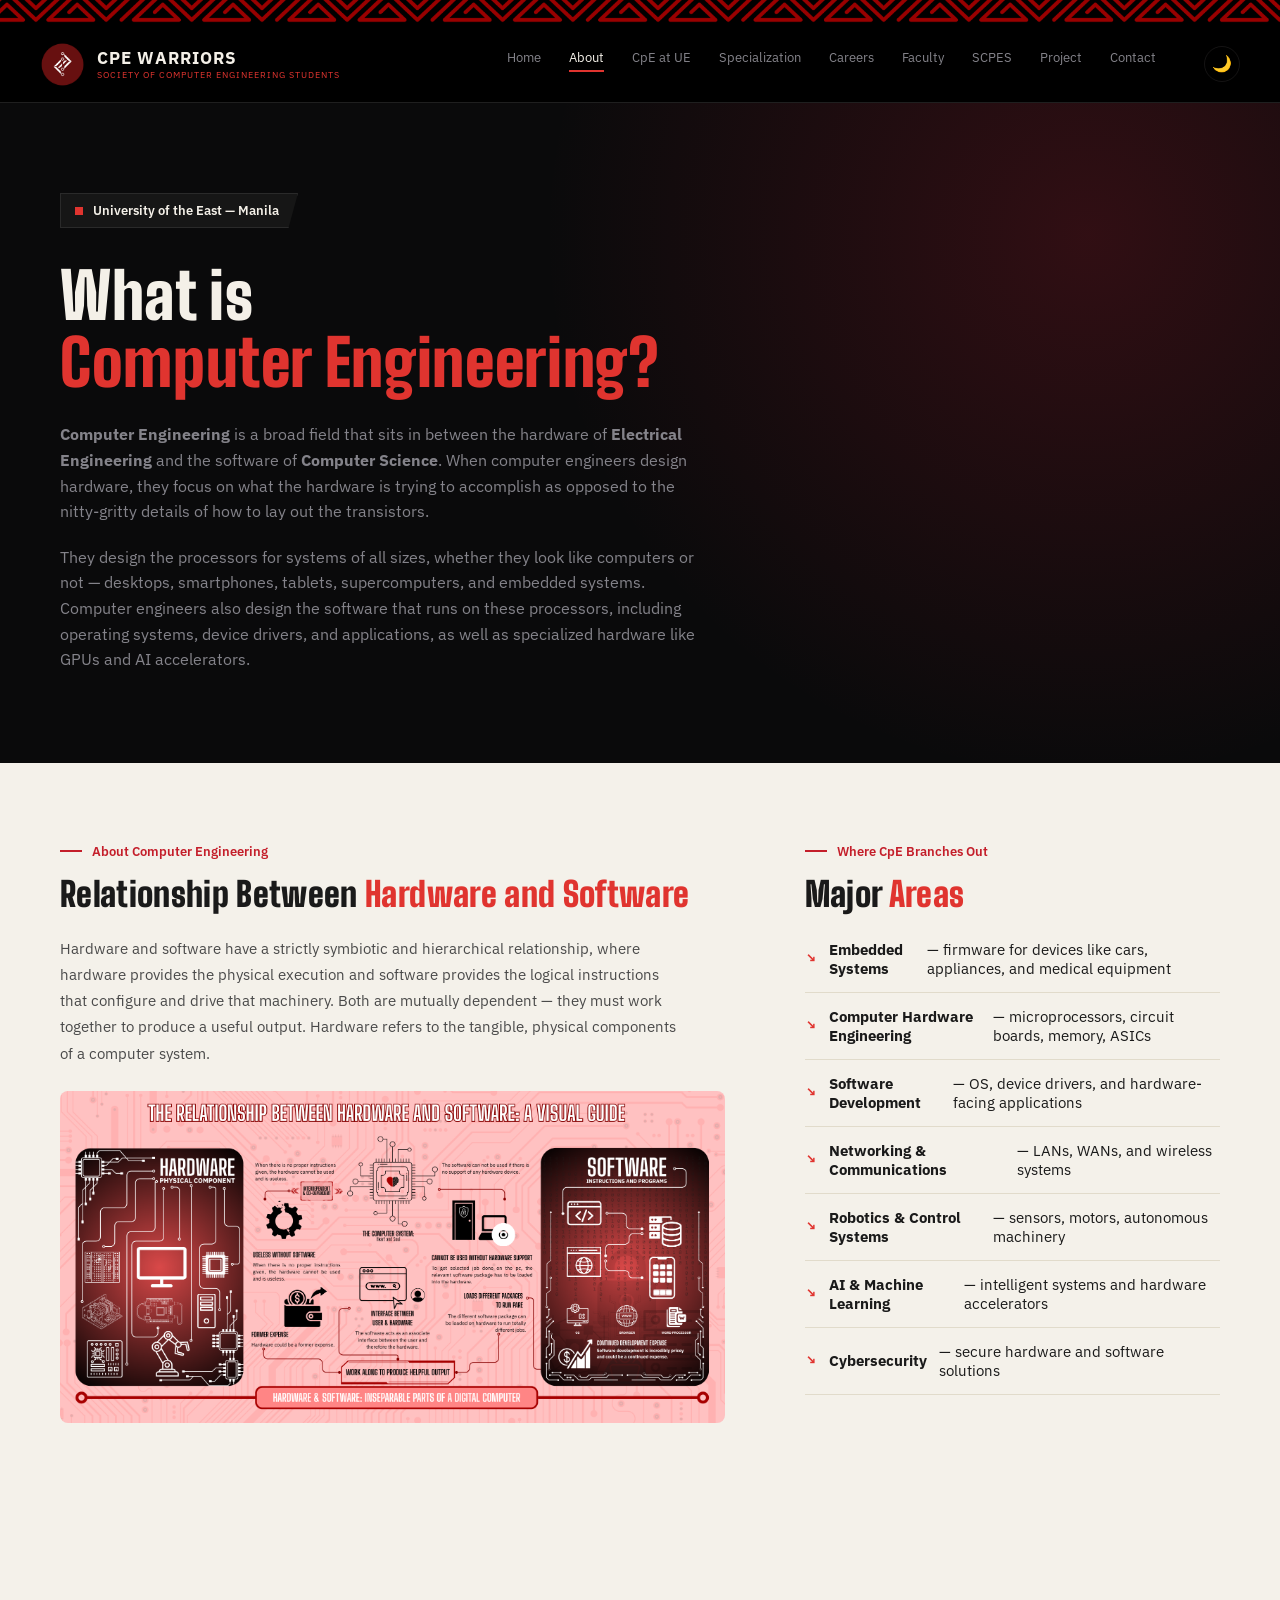
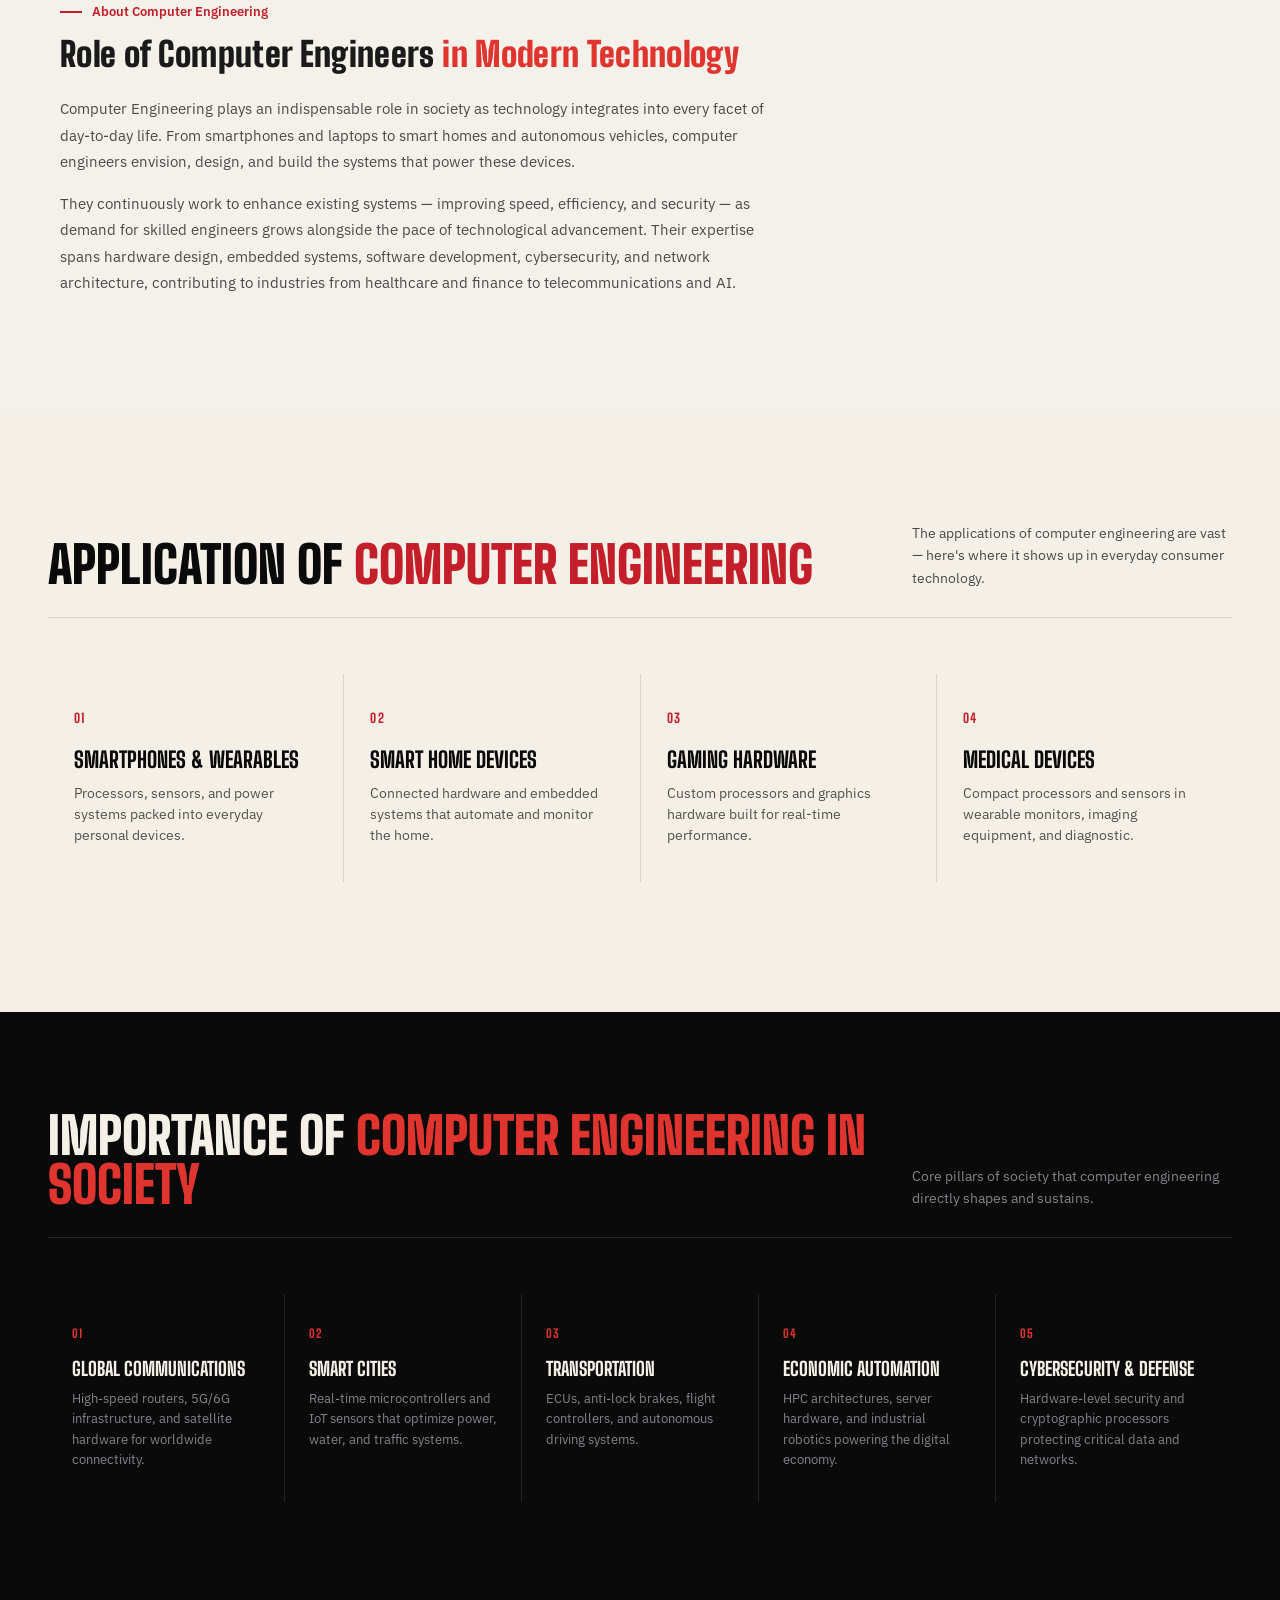
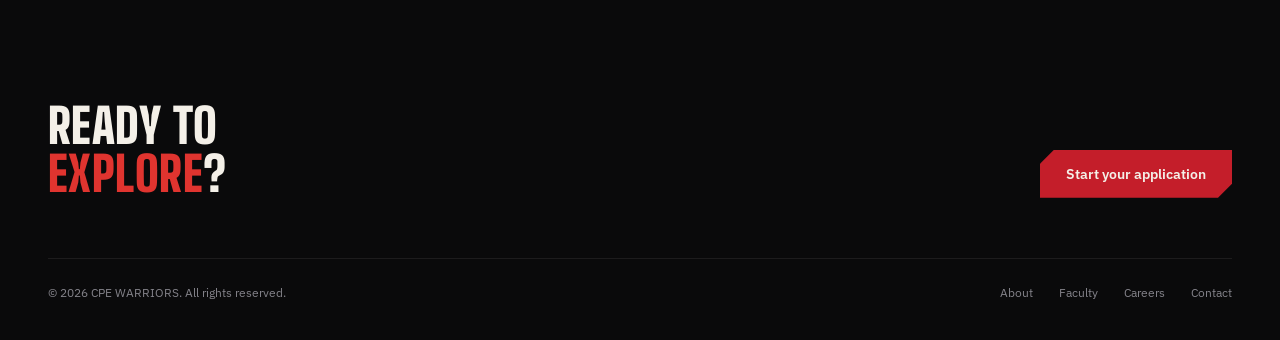
==== commit c7808c4f: "Added (light mode)" ====
--- a/about.html
+++ b/about.html
@@ -34,6 +34,7 @@
         <li><a href="scpes.html">SCPES</a></li>
         <li><a href="projects.html">Project</a></li>
         <li><a href="contact.html">Contact</a></li>
+        <button id="theme-toggle" aria-label="Toggle theme">Light mode</button>
       </ul>
     </nav>
   </header>
@@ -183,5 +184,6 @@
   </div>
 </footer>
 
+<script src="js/script.js"></script>
 </body>
 </html>
--- a/css/style.css
+++ b/css/style.css
@@ -1061,6 +1061,7 @@
   font-size: 14px;
   line-height: 1.6;
   margin-bottom: 16px;
+  white-space: pre-line;
 }
 
 .event-entry-gallery {
@@ -1192,4 +1193,107 @@
 
 .career-accordion .accordion-body strong {
   color: #1a1a1a;
+}
+
+/* === LIGHT THEME === */
+[data-theme="light"] {
+  --black: #f4f0e8;      
+  --bone: #14141a;      
+  --panel: #ffffff;
+  --panel-2: #ebe6db;
+  --steel: #5f5e66;      
+  --red-deep: #f0d5d3;   
+  --line: rgba(10,10,11,0.12);
+}
+
+/* Navbar */
+[data-theme="light"] .navbar {
+  background: #fff;
+  border-bottom: 1px solid rgba(10,10,11,0.1);
+}
+
+/* Hero */
+[data-theme="light"] .hero-logo-img {
+  filter: drop-shadow(0 0 60px rgba(10,10,11,0.2));
+}
+[data-theme="light"] .page-hero-badge {
+  background: #fff;
+  border-color: rgba(10,10,11,0.15);
+}
+[data-theme="light"] .btn-outline {
+  border-color: rgba(10,10,11,0.3);
+}
+
+
+[data-theme="light"] .pillars,
+[data-theme="light"] .intro-section {
+  background: #fff;
+  color: #0a0a0b;
+}
+[data-theme="light"] .pillar-card,
+[data-theme="light"] .highlight-stat,
+[data-theme="light"] .career-accordion .accordion-item {
+  background: #fff;
+}
+[data-theme="light"] .pillar-card:hover {
+  background: #f4f0e8;
+}
+[data-theme="light"] .program-section {
+  background: #fff;
+}
+[data-theme="light"] .tribal-band {
+  background: #fff;
+}
+[data-theme="light"] .career-accordion .accordion-button {
+  color: #0a0a0b;
+}
+[data-theme="light"] .career-accordion .accordion-button:not(.collapsed) {
+  color: var(--red);
+}
+
+
+[data-theme="light"] .btn-primary,
+[data-theme="light"] .cta-band {
+  color: #fff;
+}
+[data-theme="light"] .cta-band .btn-light {
+  background: #fff;
+  color: #0a0a0b;
+}
+[data-theme="light"] .cta-band .btn-outline {
+  border-color: #fff;
+  color: #fff;
+}
+[data-theme="light"] .cta-band .btn-outline:hover {
+  background: #fff;
+  color: var(--red);
+}
+
+/* Smooth switching */
+body, .navbar, .hero, .explore-card, footer {
+  transition: background-color .3s ease, color .3s ease;
+}
+
+/* Toggle button */
+#theme-toggle {
+  background: transparent;
+  border: 1px solid var(--line);
+  color: var(--bone);
+  width: 36px;
+  height: 36px;
+  border-radius: 50%;
+  cursor: pointer;
+  font-size: 16px;
+  margin-left: 20px;
+}
+#theme-toggle:hover {
+  border-color: var(--red-bright);
+}
+
+[data-theme="light"] .image-lightbox-close {
+  background: rgba(255,255,255,0.2);
+  color: #fff;
+}
+[data-theme="light"] .event-modal-close {
+  background: rgba(10,10,11,0.08);
 }
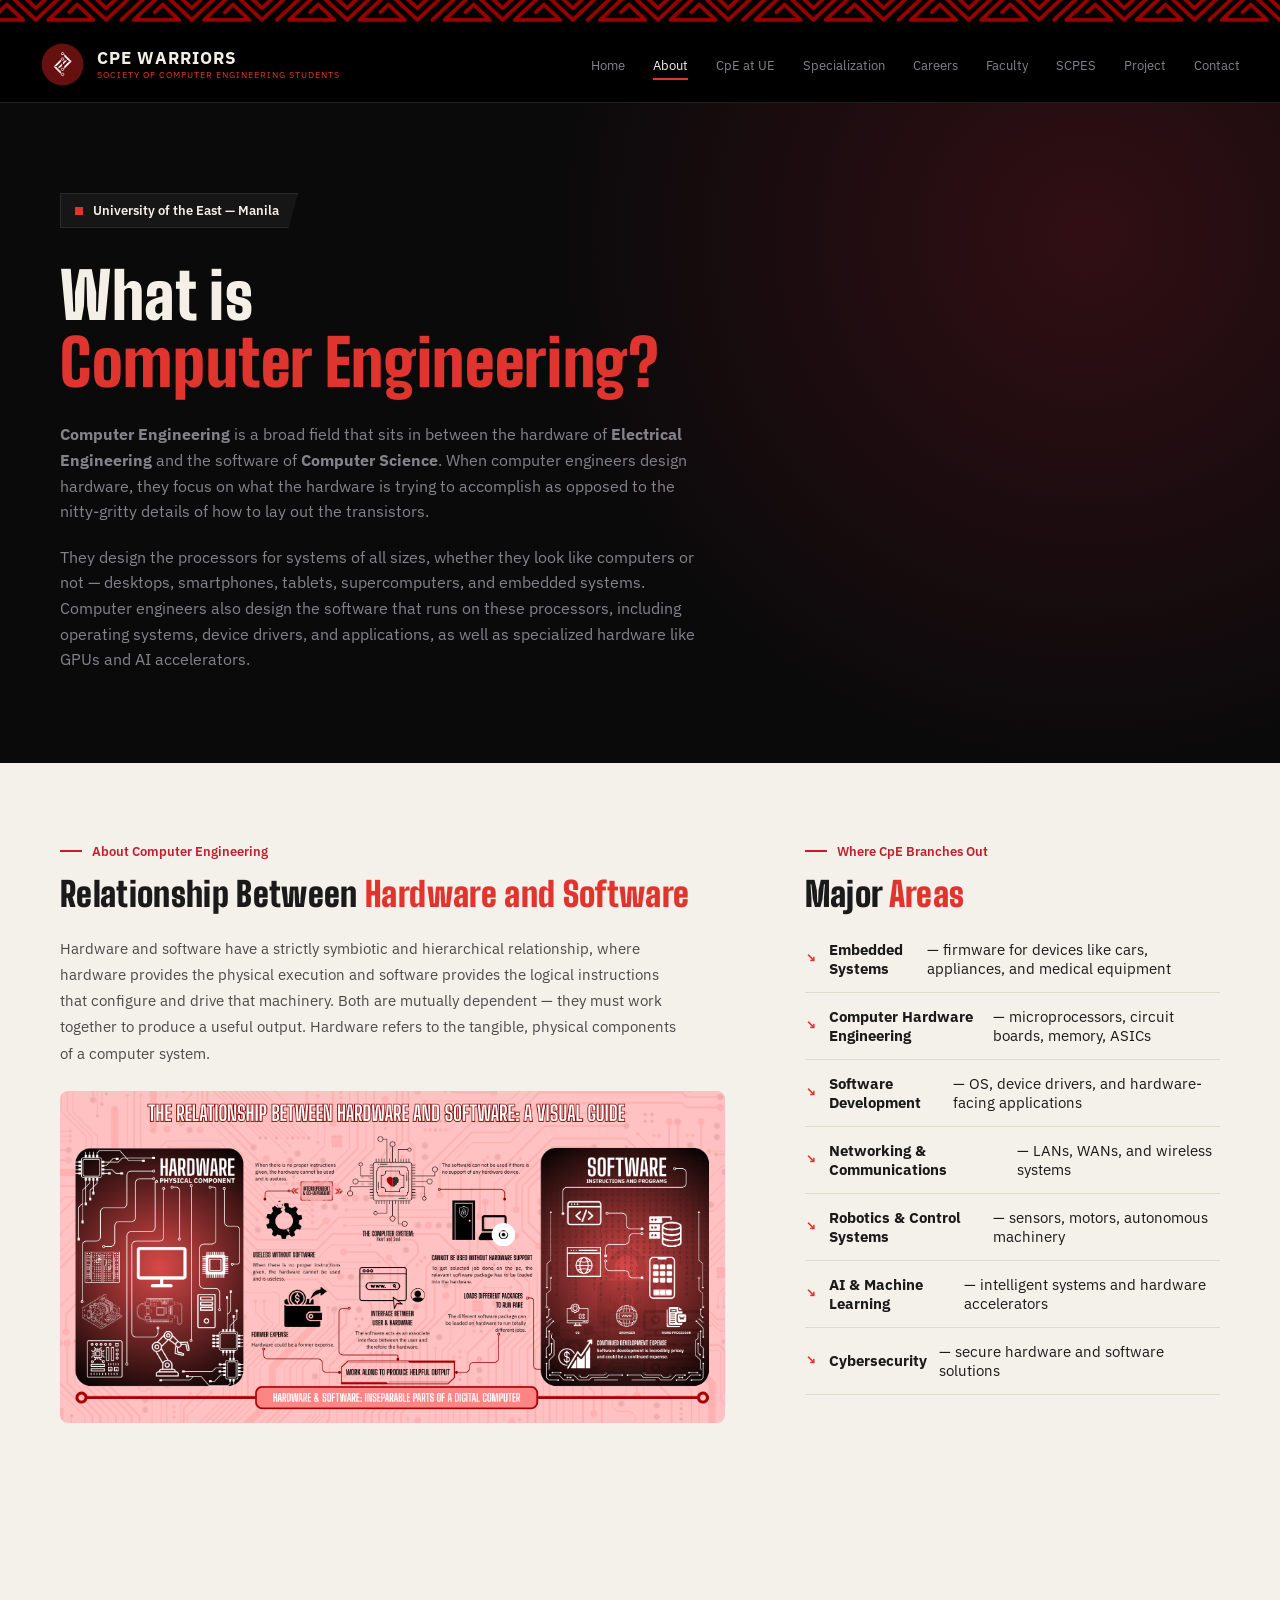
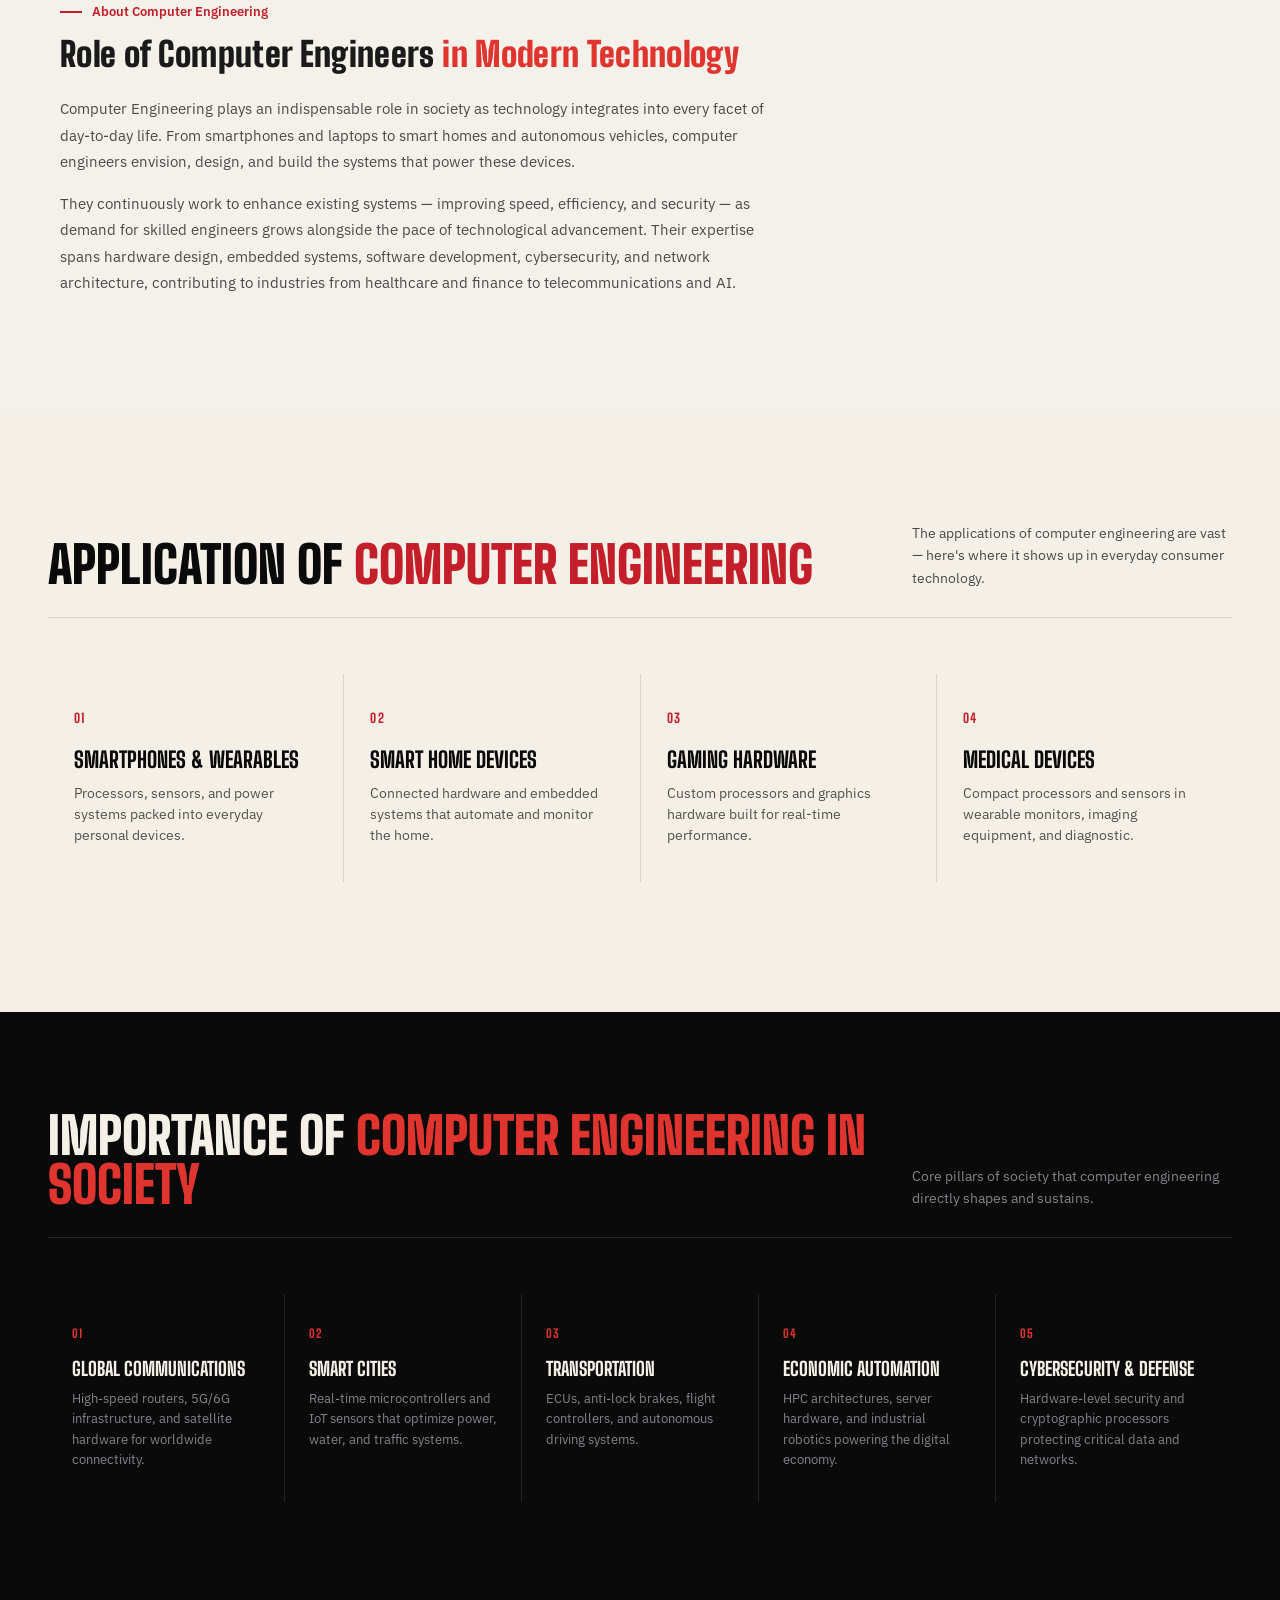
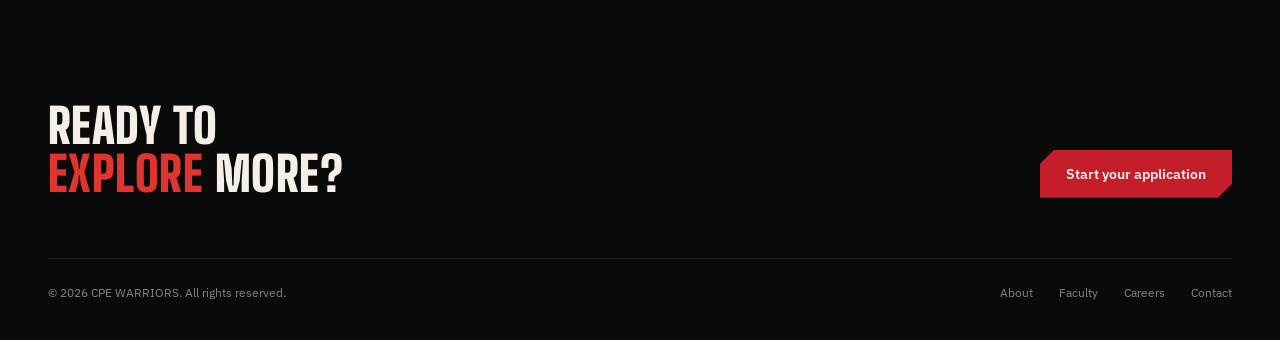
==== commit 8f0624c4: "addition of FH.1.jpg to assets/scpes/GA_S and minor changes to index.html, about.html, and scpes.htm" ====
--- a/about.html
+++ b/about.html
@@ -34,7 +34,6 @@
         <li><a href="scpes.html">SCPES</a></li>
         <li><a href="projects.html">Project</a></li>
         <li><a href="contact.html">Contact</a></li>
-        <button id="theme-toggle" aria-label="Toggle theme">Light mode</button>
       </ul>
     </nav>
   </header>
@@ -170,8 +169,8 @@
 <!-- FOOTER-->
 <footer>
   <div class="footer-top">
-    <h2 class="display">Ready to<br><span class="accent">explore</span>?</h2>
-    <a href="join.html" class="btn-primary">Start your application</a>
+    <h2 class="display">Ready to<br><span class="accent">explore</span> more?</h2>
+    <a href="https://apps.ue.edu.ph/onlineadmission/main.html" class="btn-primary">Start your application</a>
   </div>
   <div class="footer-bottom">
     <span>&copy; 2026 CPE WARRIORS. All rights reserved.</span>
@@ -184,6 +183,5 @@
   </div>
 </footer>
 
-<script src="js/script.js"></script>
 </body>
 </html>
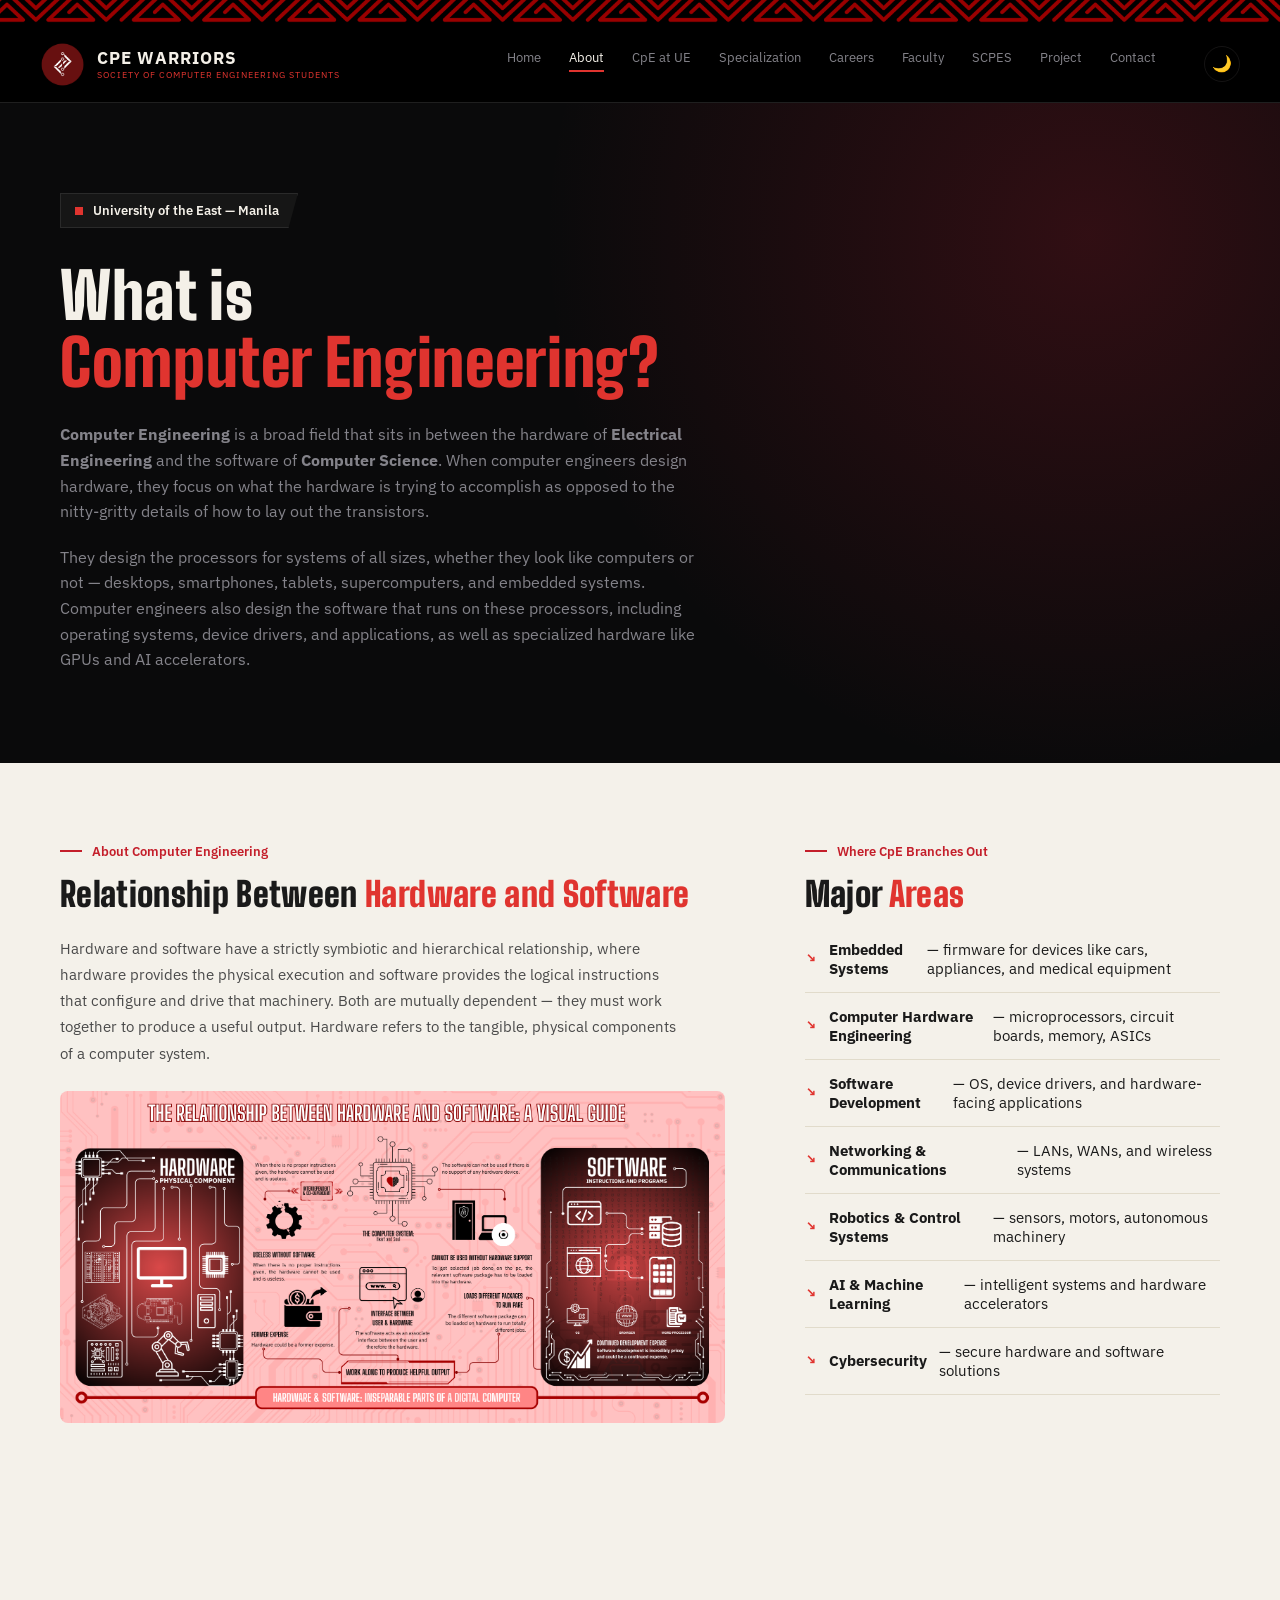
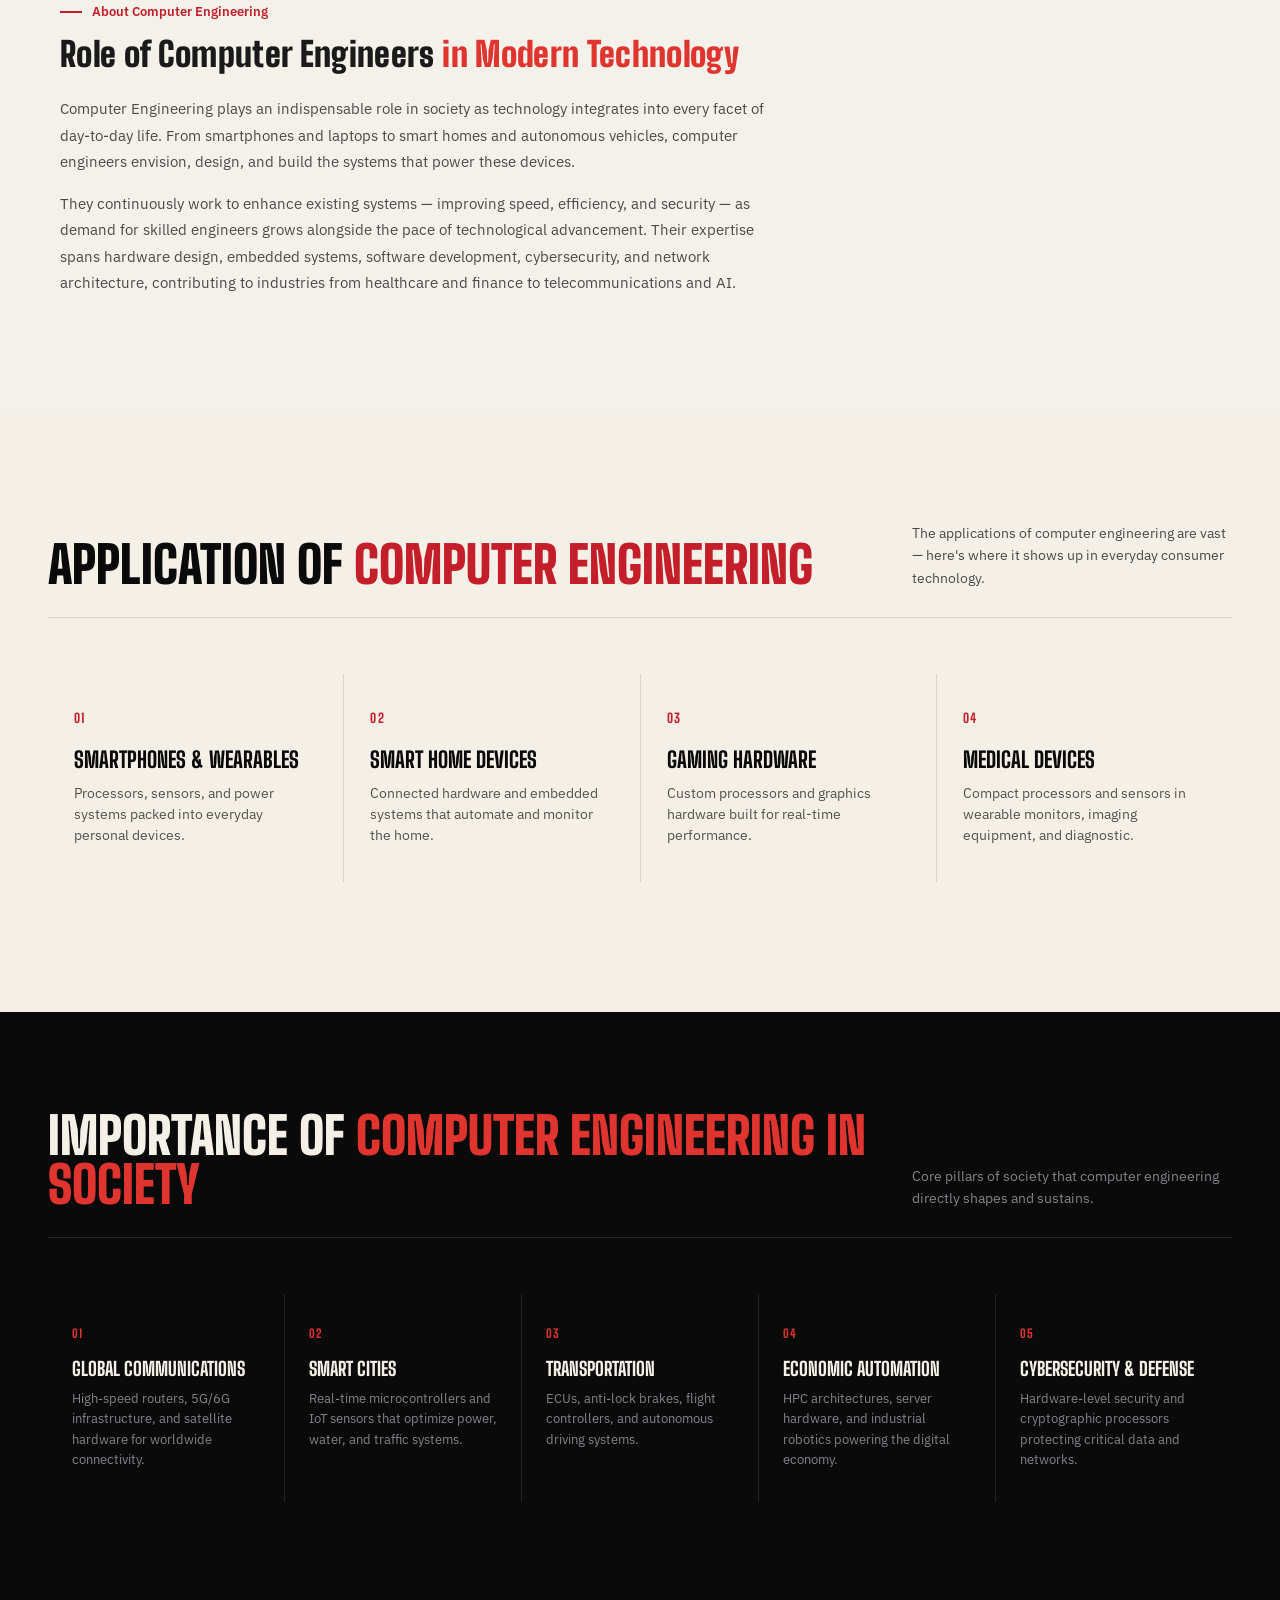
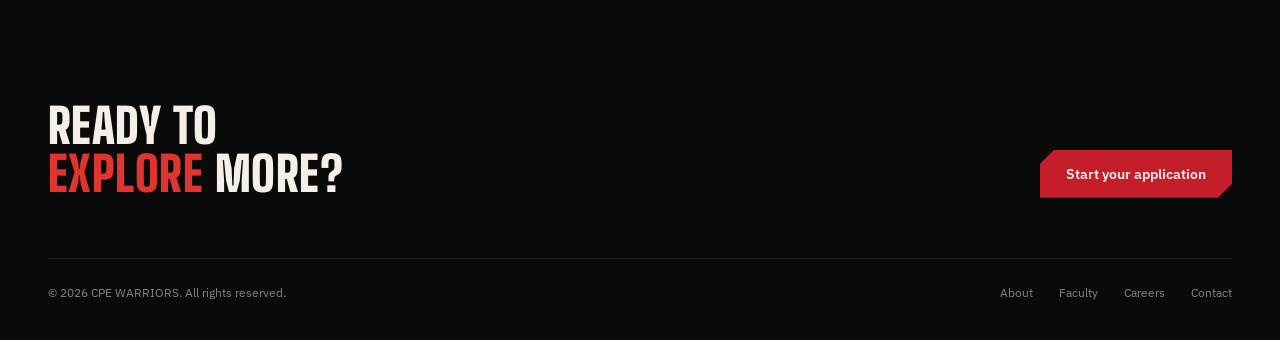
==== commit cf2ec4f8: "Merge branch 'CPEWebsite' of https://github.com/berdondaniela21/ncp3106_2026_ddberdon into CPEWebsit" ====
--- a/about.html
+++ b/about.html
@@ -34,6 +34,7 @@
         <li><a href="scpes.html">SCPES</a></li>
         <li><a href="projects.html">Project</a></li>
         <li><a href="contact.html">Contact</a></li>
+        <button id="theme-toggle" aria-label="Toggle theme">Light mode</button>
       </ul>
     </nav>
   </header>
@@ -183,5 +184,6 @@
   </div>
 </footer>
 
+<script src="js/script.js"></script>
 </body>
 </html>
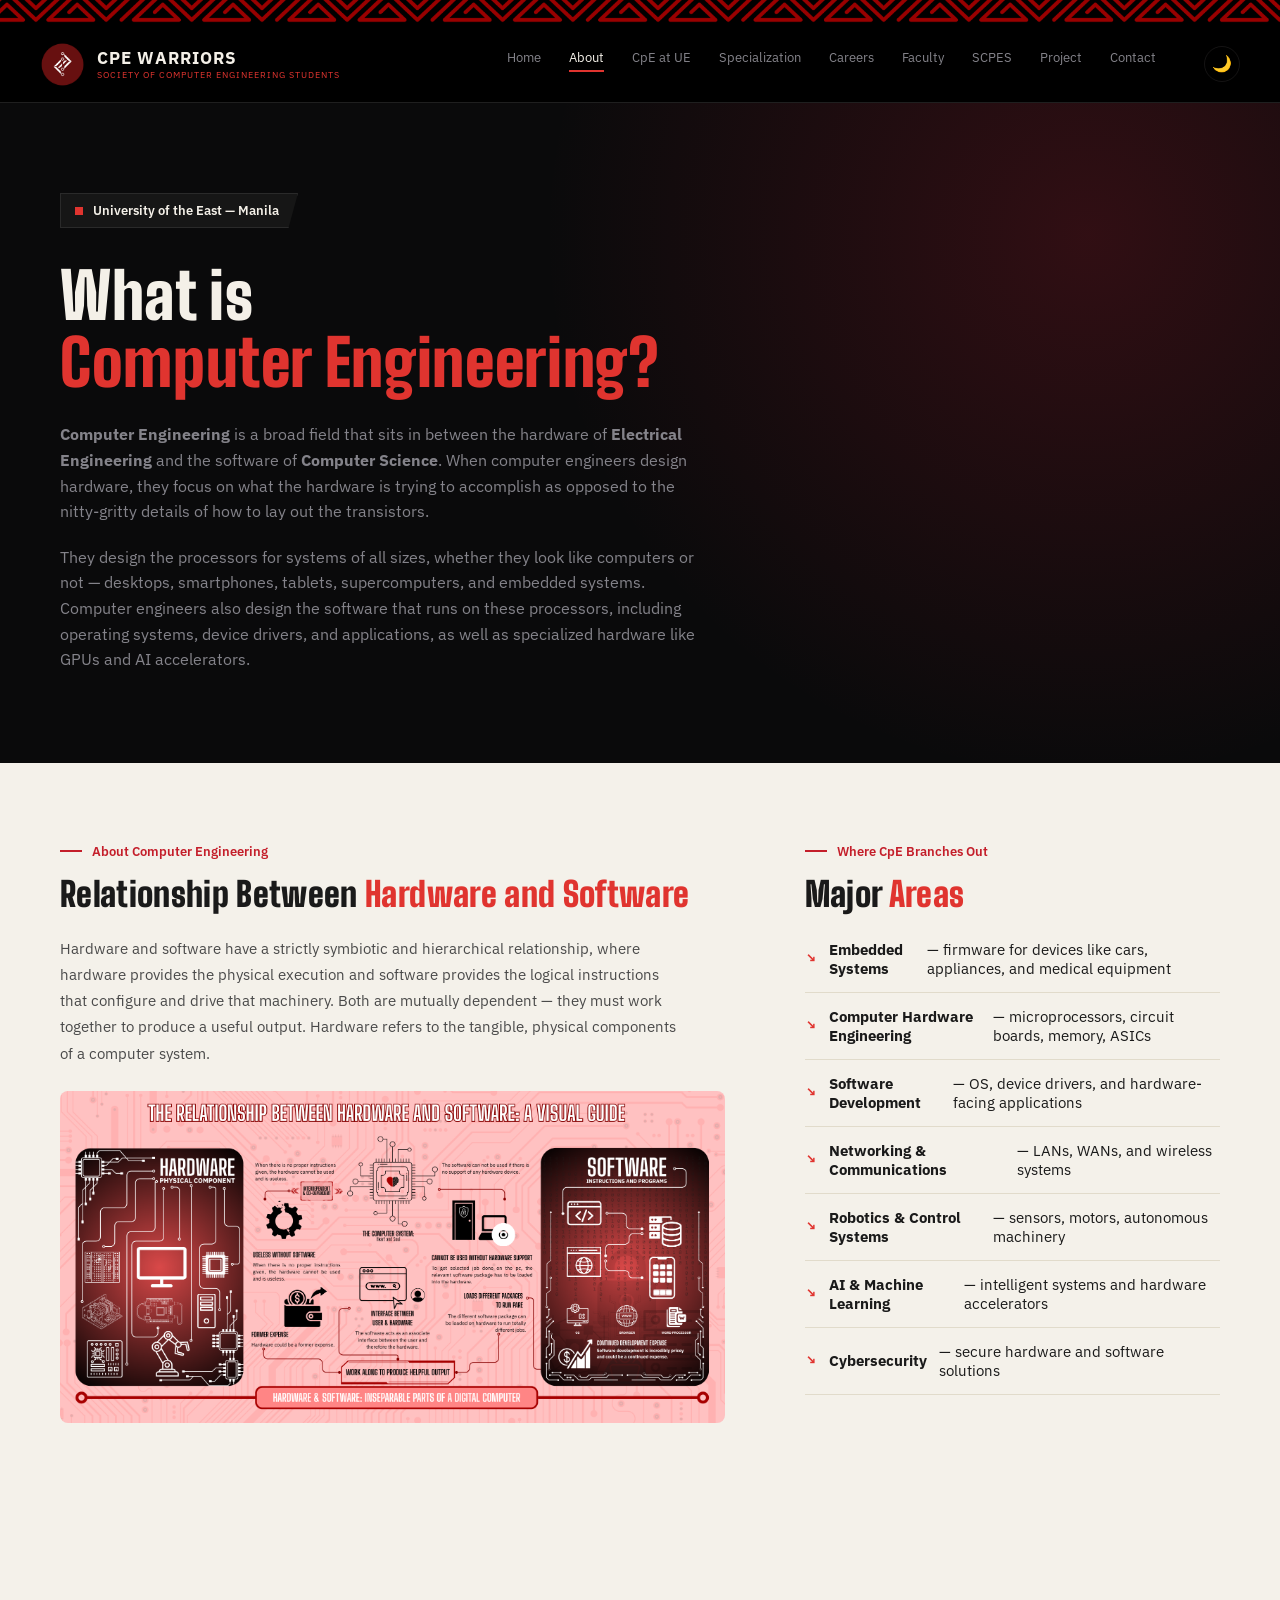
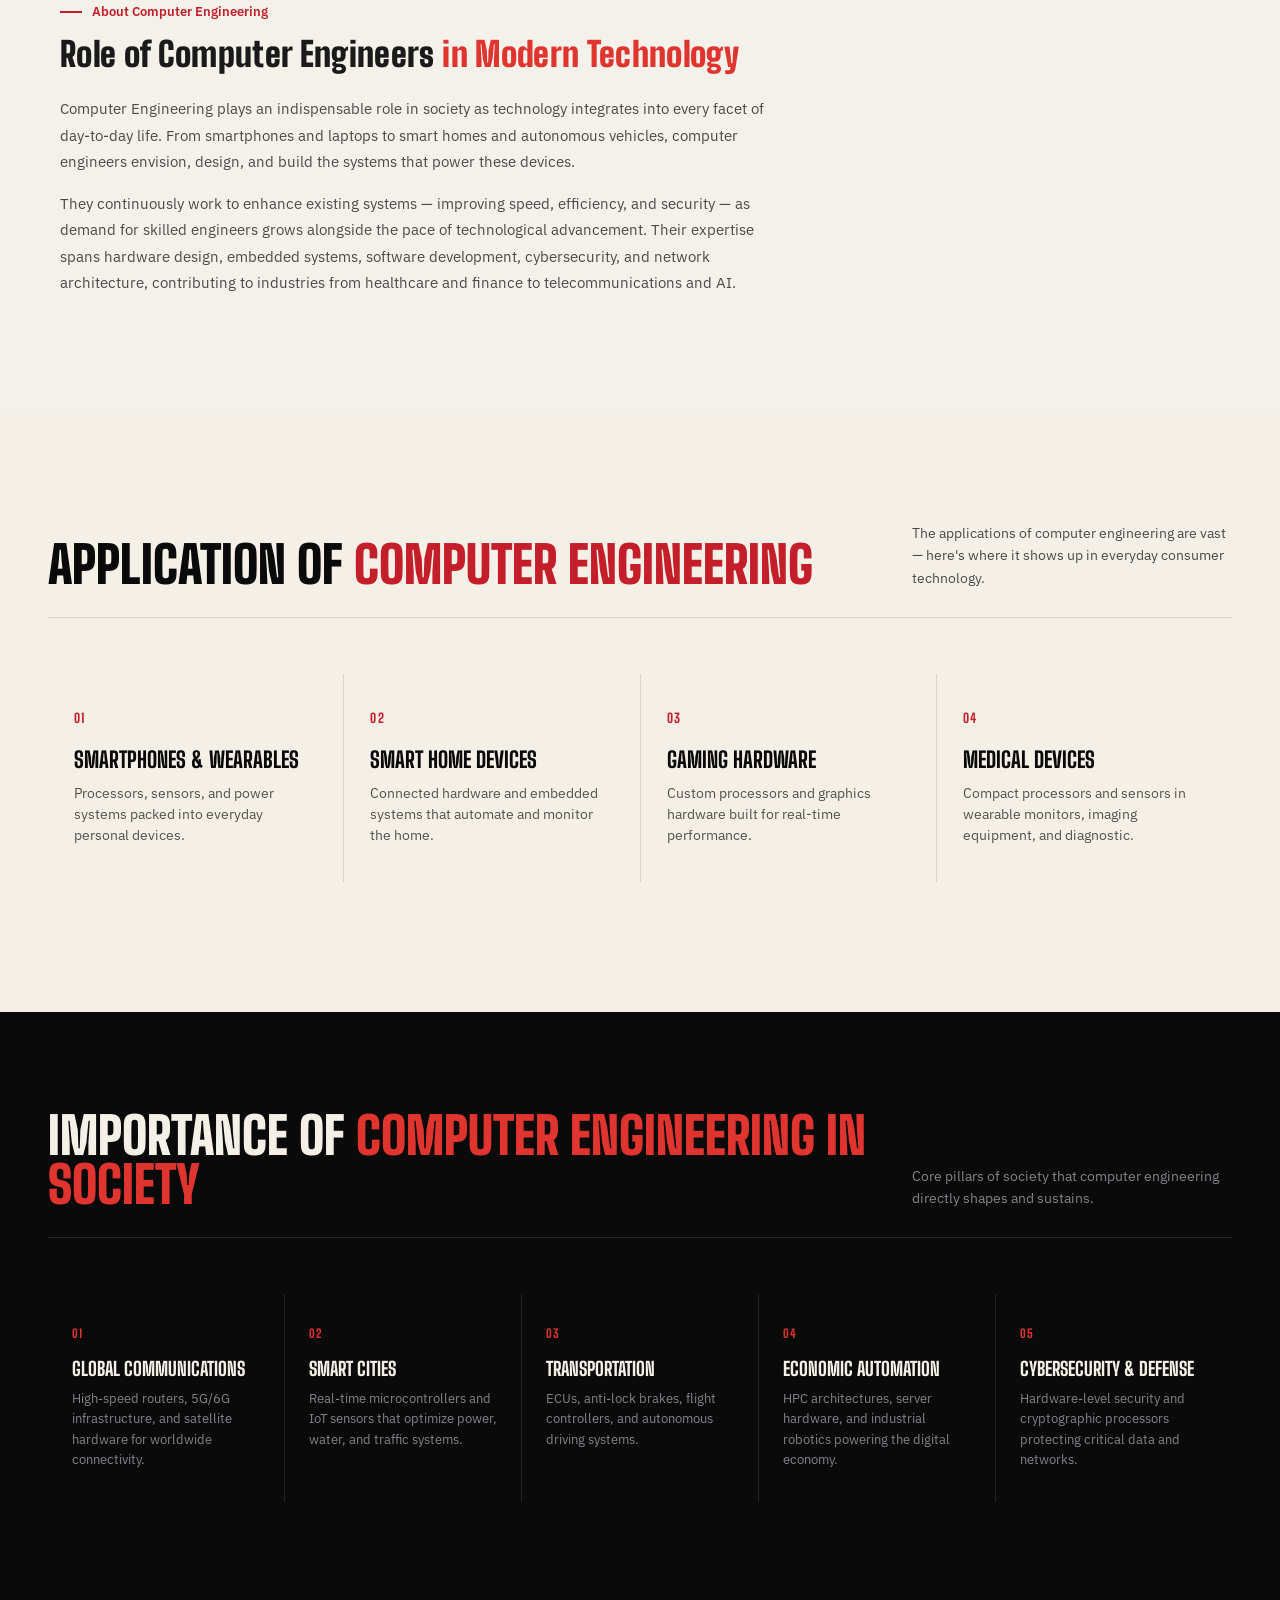
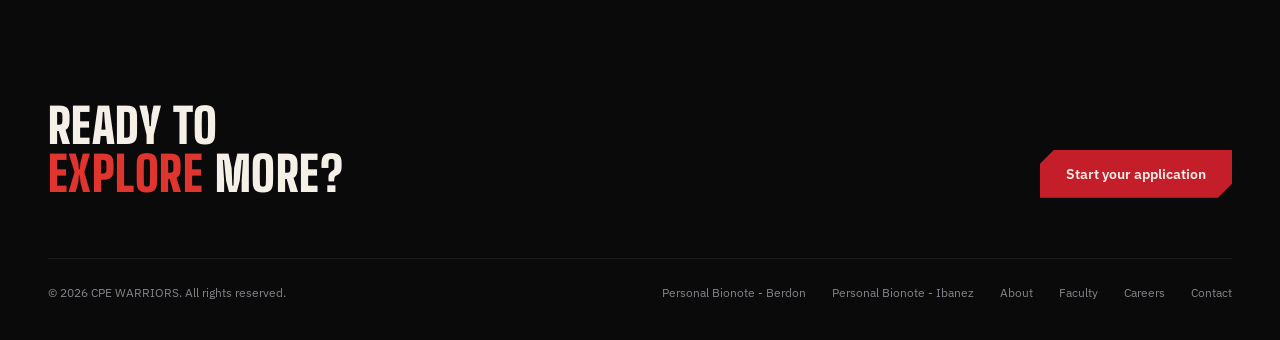
==== commit 9f7e6c66: "PB_Berdon" ====
--- a/about.html
+++ b/about.html
@@ -176,6 +176,8 @@
   <div class="footer-bottom">
     <span>&copy; 2026 CPE WARRIORS. All rights reserved.</span>
     <div class="flinks">
+      <a href="https://berdondaniela21.github.io/ncp3106_2026_ddberdon/">Personal Bionote - Berdon</a>
+      <a href="#">Personal Bionote - Ibanez</a>
       <a href="about.html">About</a>
       <a href="faculty.html">Faculty</a>
       <a href="careers.html">Careers</a>
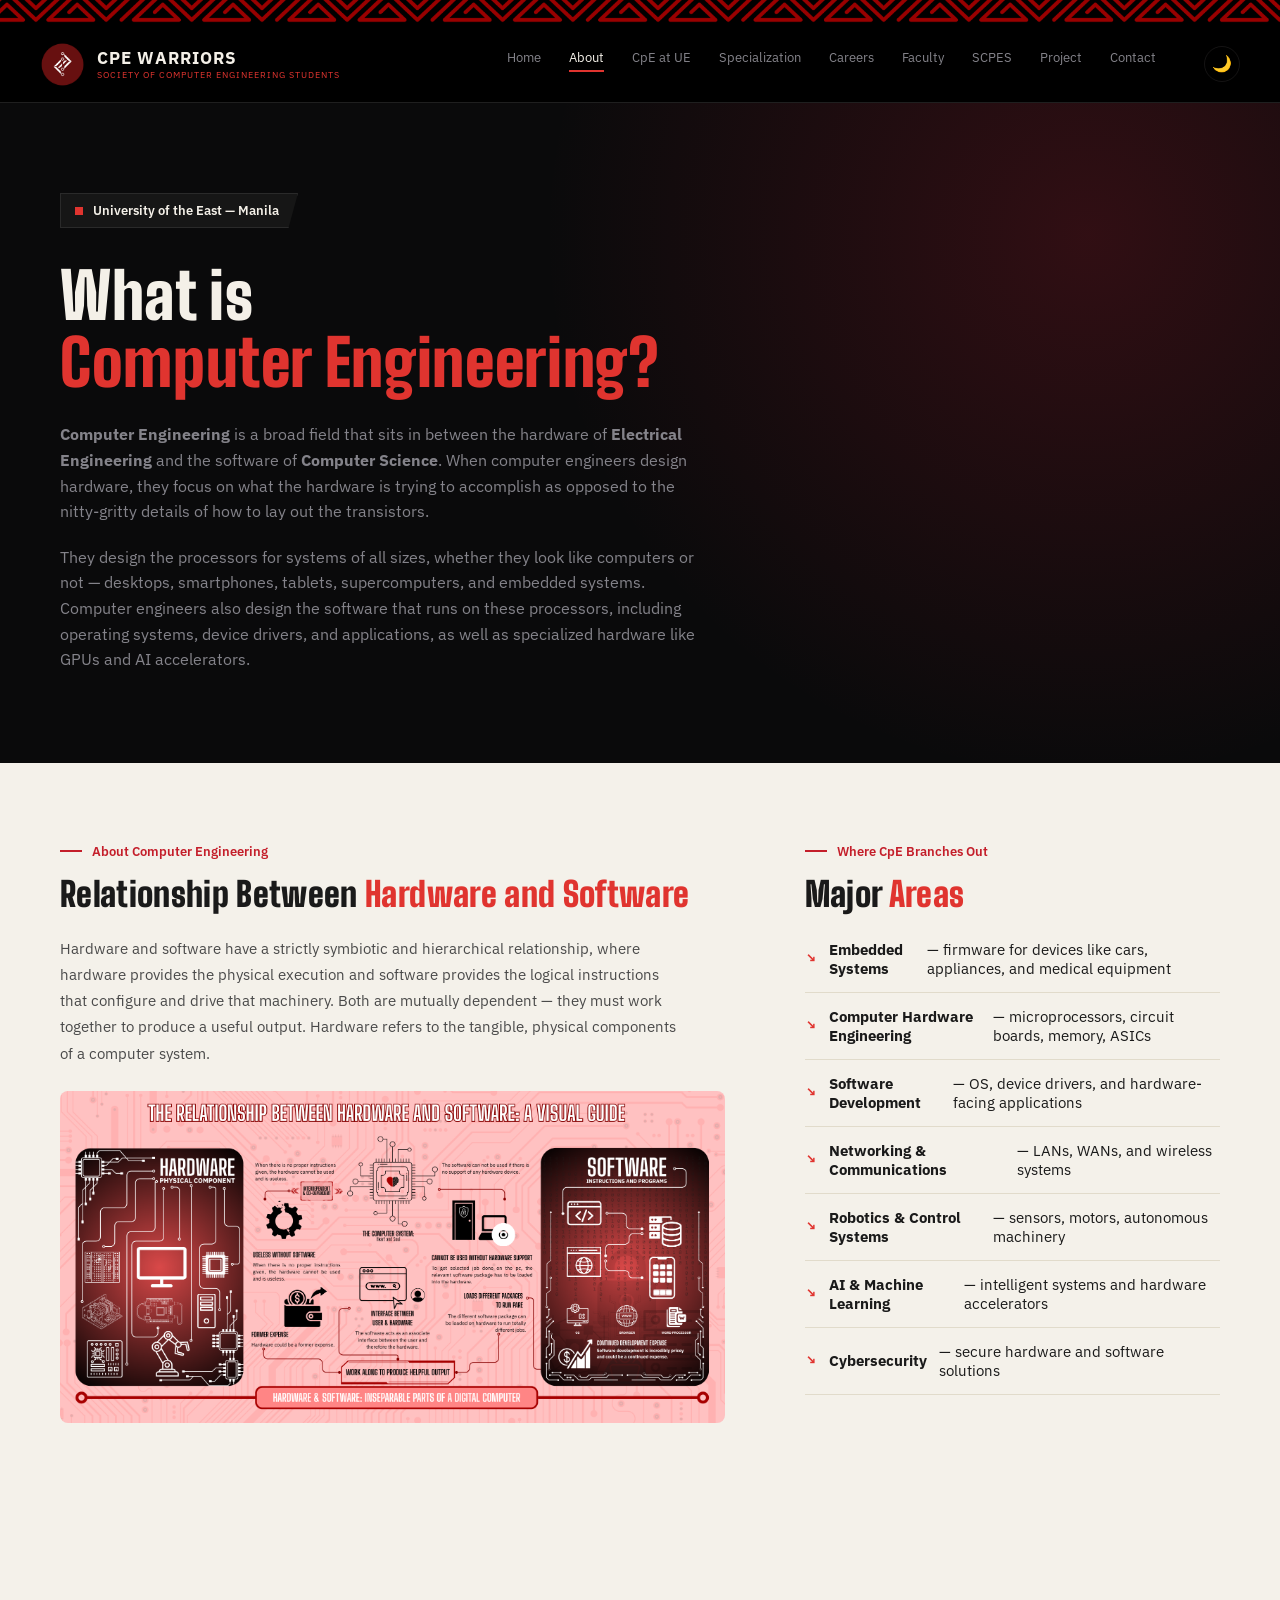
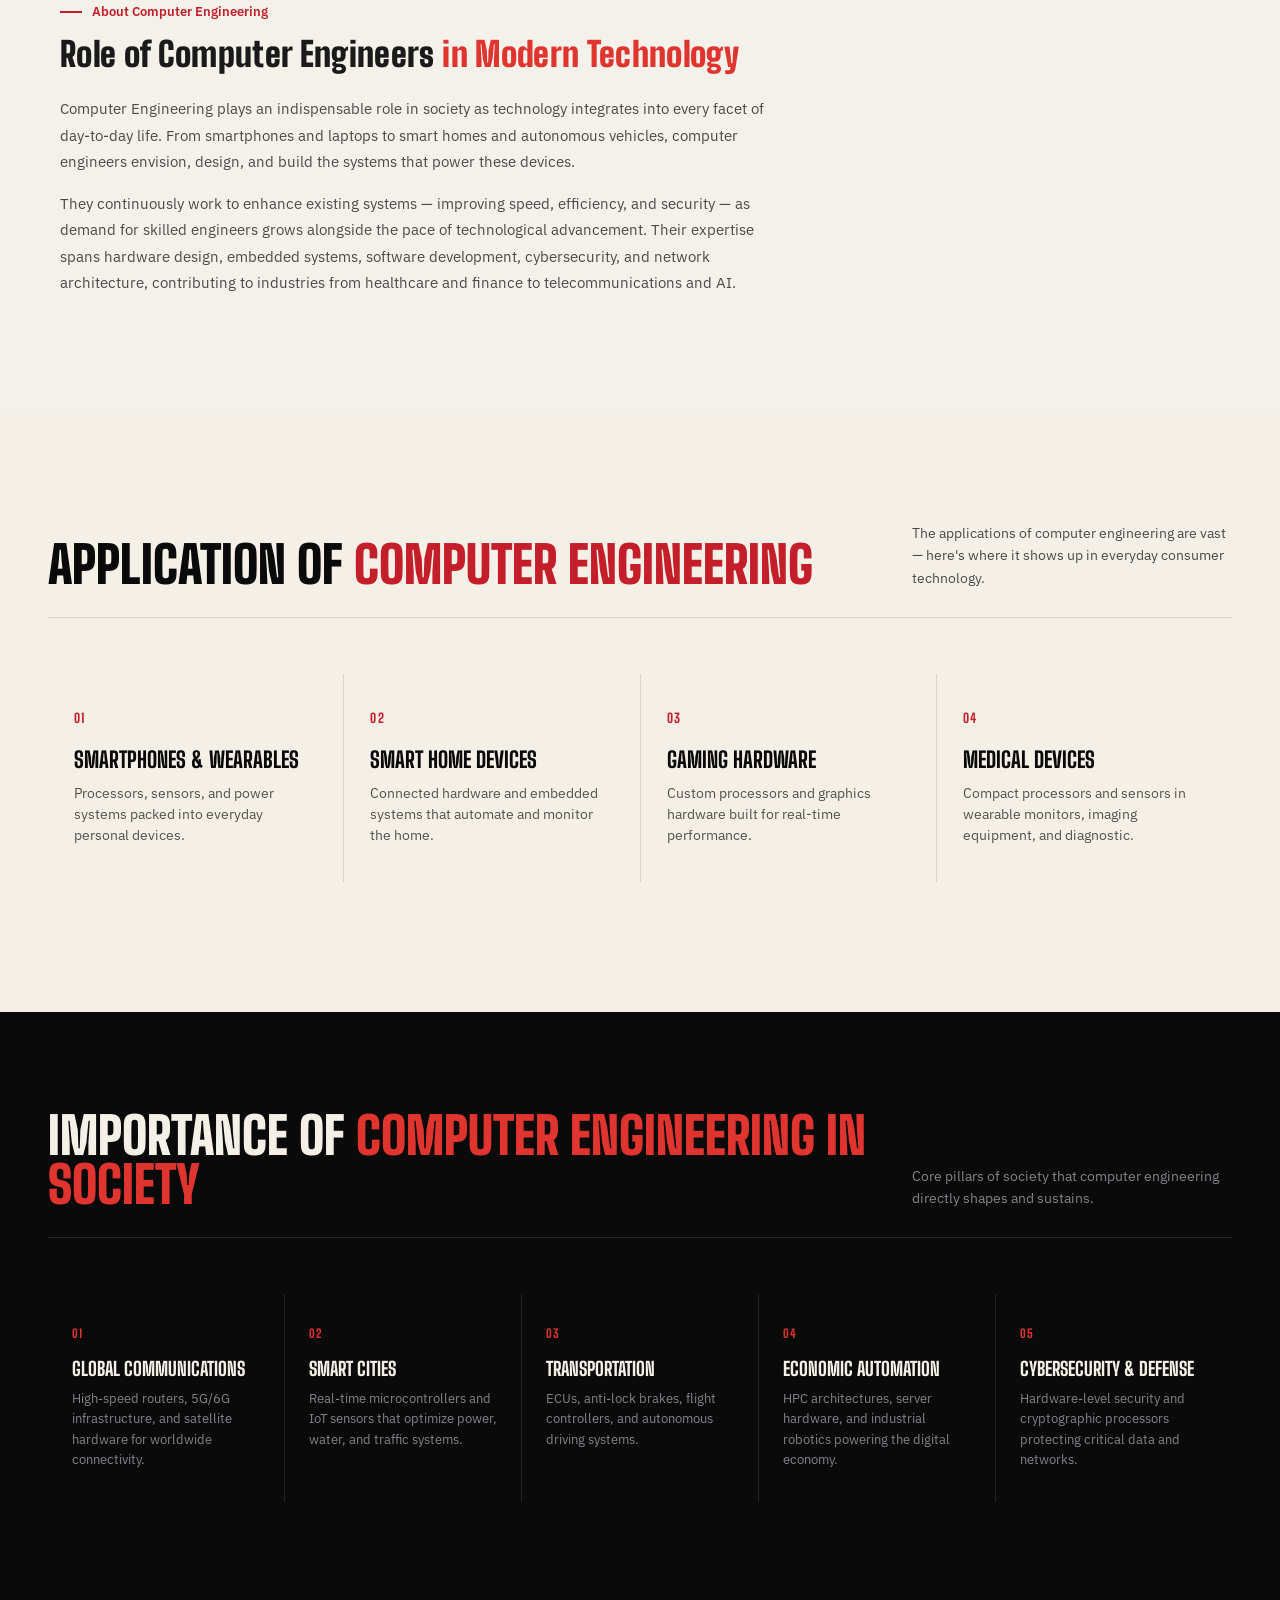
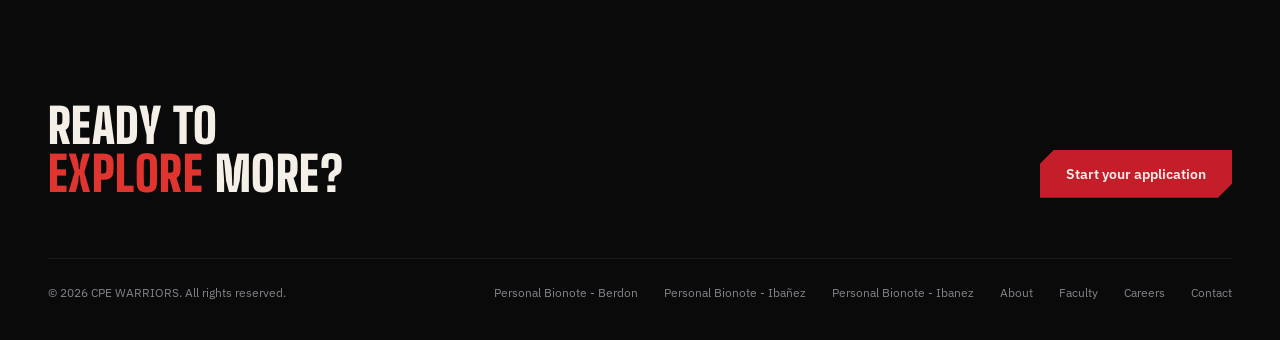
==== commit c729528a: "Footer bottom edit" ====
--- a/about.html
+++ b/about.html
@@ -177,6 +177,7 @@
     <span>&copy; 2026 CPE WARRIORS. All rights reserved.</span>
     <div class="flinks">
       <a href="https://berdondaniela21.github.io/ncp3106_2026_ddberdon/">Personal Bionote - Berdon</a>
+      <a href="https://matthewibanez.github.io/ncp3106_2026_jmibanez/">Personal Bionote - Ibañez</a>
       <a href="#">Personal Bionote - Ibanez</a>
       <a href="about.html">About</a>
       <a href="faculty.html">Faculty</a>
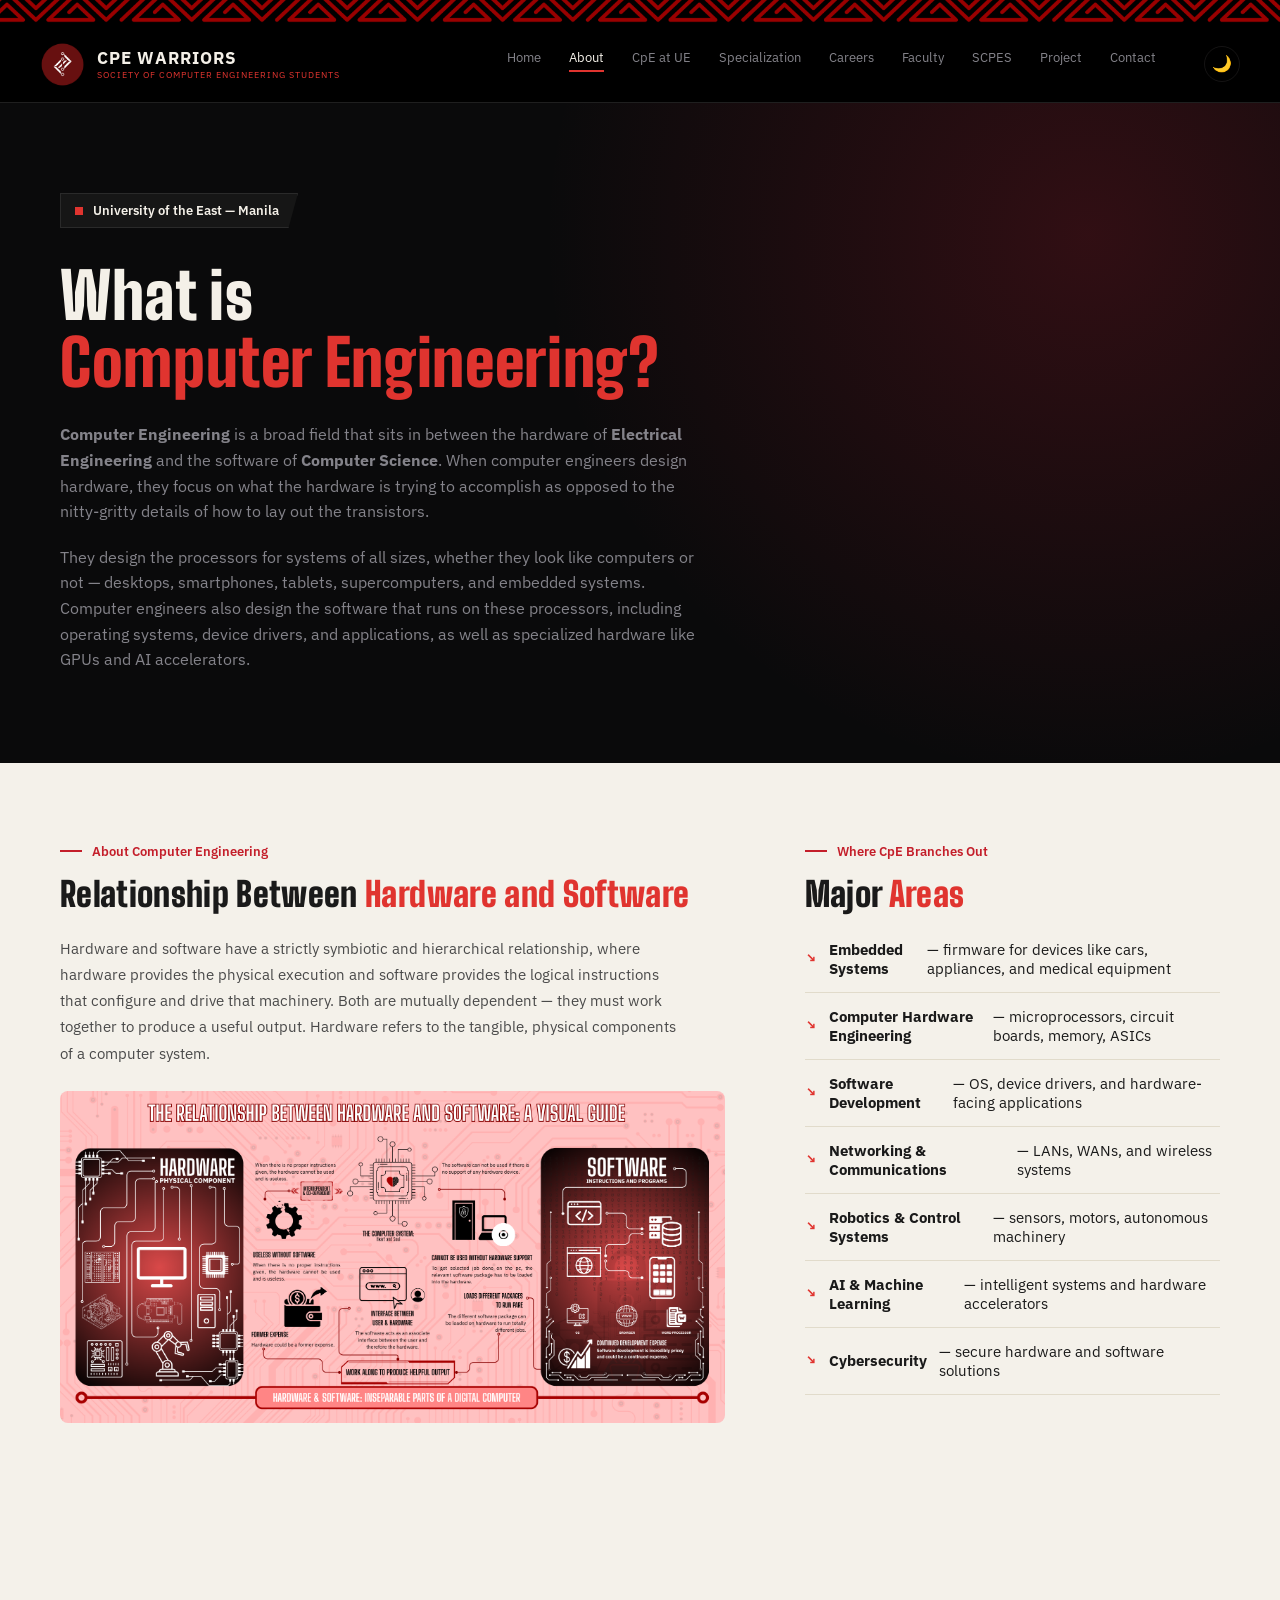
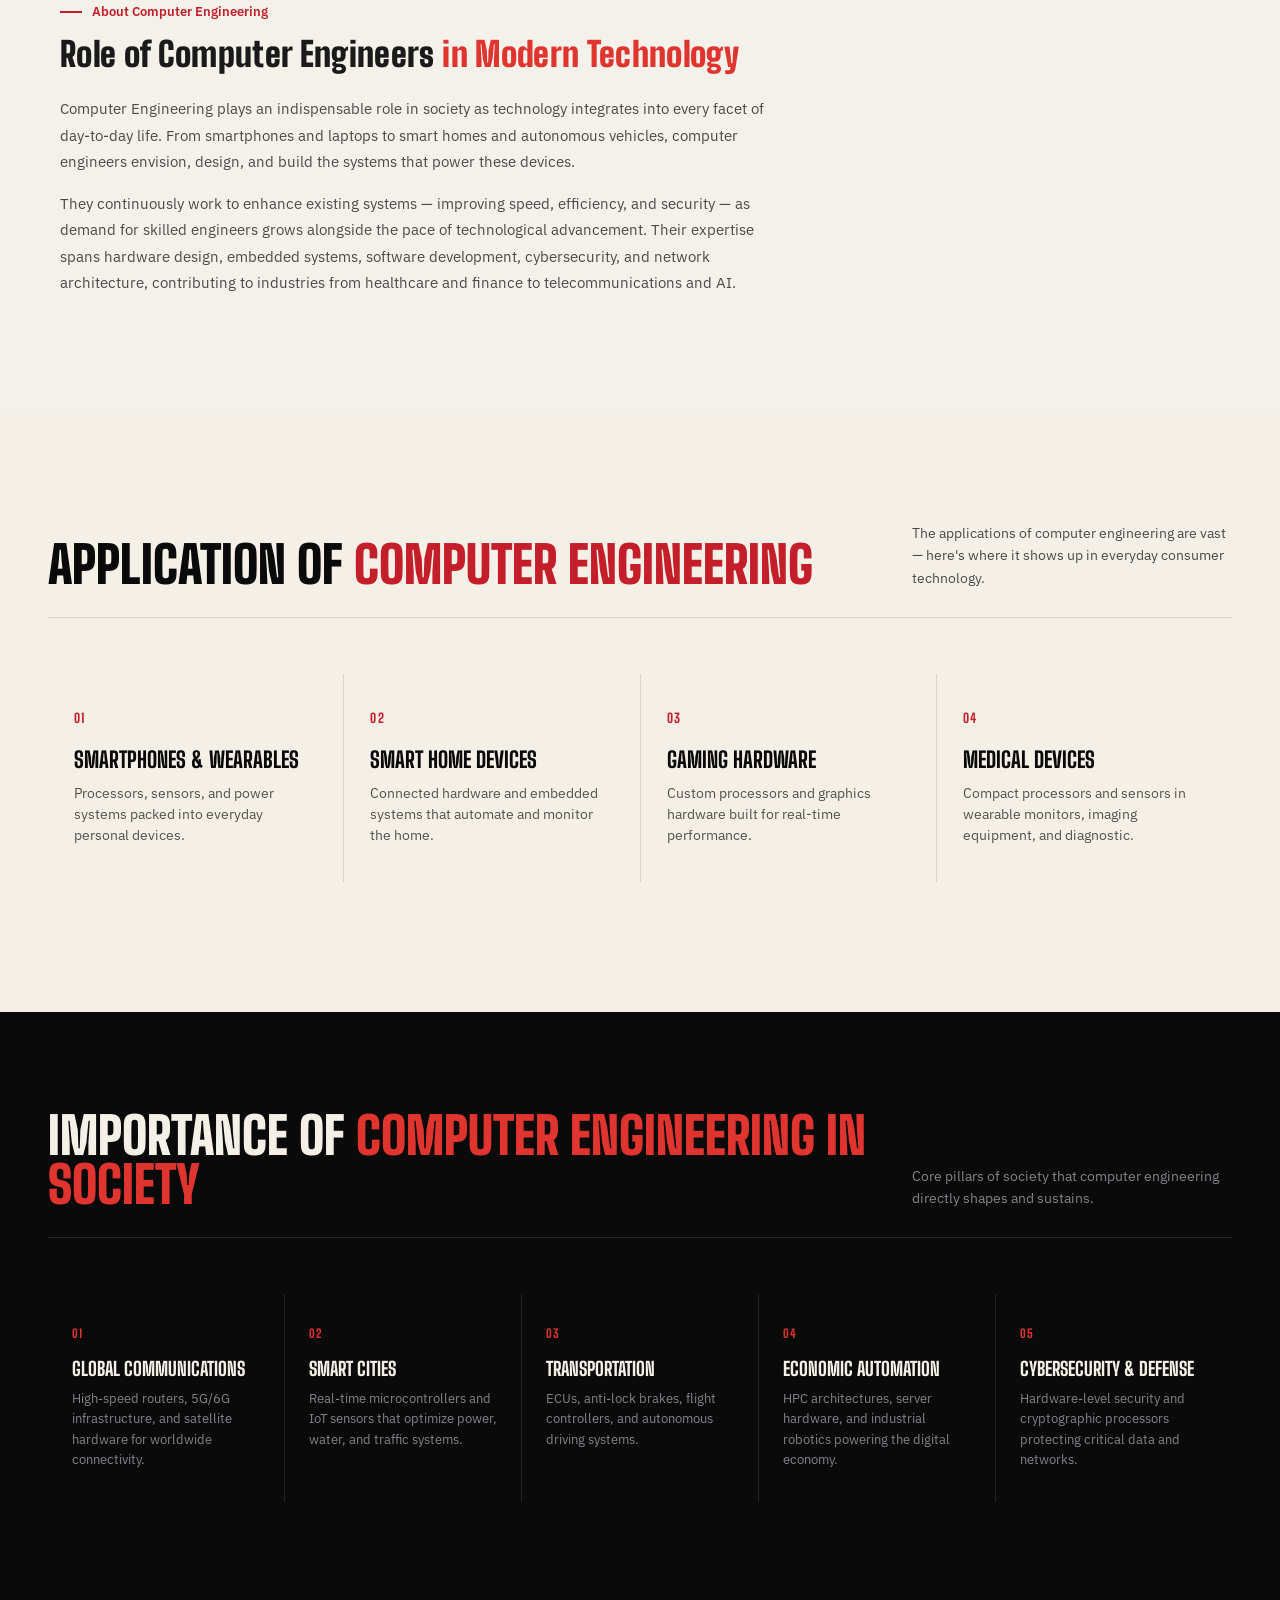
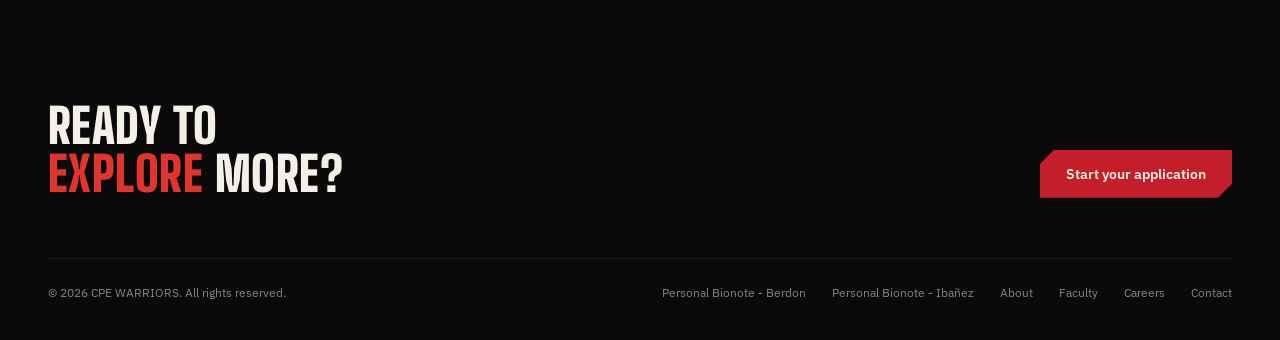
==== commit e38e2ee2: "remove unecessary code" ====
--- a/about.html
+++ b/about.html
@@ -178,7 +178,6 @@
     <div class="flinks">
       <a href="https://berdondaniela21.github.io/ncp3106_2026_ddberdon/">Personal Bionote - Berdon</a>
       <a href="https://matthewibanez.github.io/ncp3106_2026_jmibanez/">Personal Bionote - Ibañez</a>
-      <a href="#">Personal Bionote - Ibanez</a>
       <a href="about.html">About</a>
       <a href="faculty.html">Faculty</a>
       <a href="careers.html">Careers</a>
